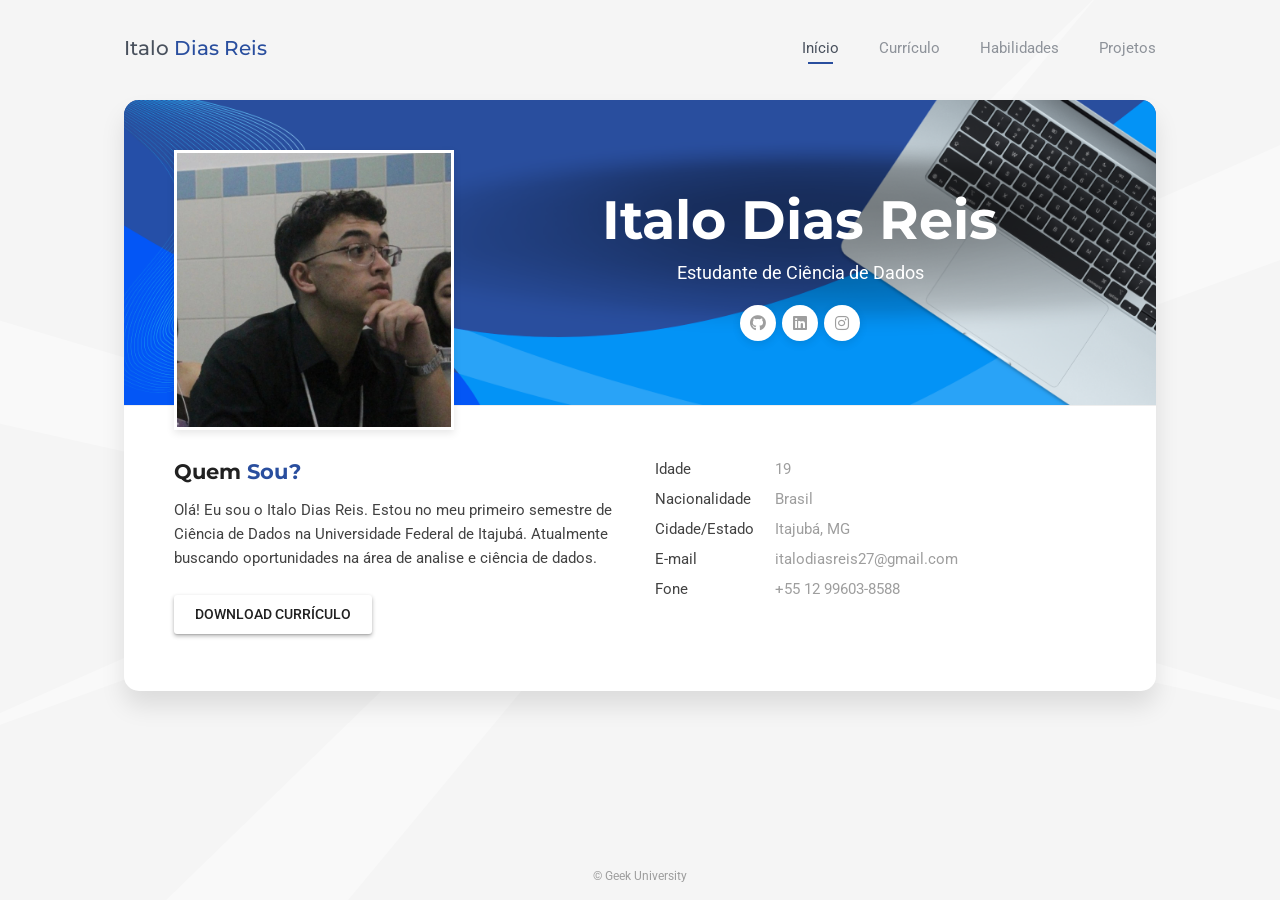
==== index.html @ d445a6d5 "Criação da nova secão na aba projetos (aba email)" ====
<!DOCTYPE html>
<html lang="pt-br" class="no-js">
  <head>
    <meta charset="UTF-8" />
    <meta http-equiv="X-UA-Compatible" content="IE=edge"> 
    <title>Italo Dias Reis</title>
    <meta name="viewport" content="width=device-width, initial-scale=1, maximum-scale=1" />
    <meta name="description" content="Curriculum vitae Italo Dias Reis" />
    <meta name="keywords" content="curriculo, vitae, geek, university, git, github" />
    <link rel="shortcut icon" href="favicon.ico">

    <link rel="stylesheet" href="css/bootstrap.min.css" type="text/css">
    <link rel="stylesheet" href="css/normalize.css" type="text/css">
    <link rel="stylesheet" href="css/animate.css" type="text/css">
    <link rel="stylesheet" href="css/transition-animations.css" type="text/css">
    <link rel="stylesheet" href="css/owl.carousel.css" type="text/css">
    <link rel="stylesheet" href="css/magnific-popup.css" type="text/css">
    <link rel="stylesheet" href="css/main-green.css" type="text/css">
    <link rel="stylesheet" href="https://cdnjs.cloudflare.com/ajax/libs/font-awesome/6.5.1/css/all.min.css">
    <script src="js/jquery-2.1.3.min.js"></script>
    <script src="js/modernizr.custom.js"></script>
  </head>

  <body class="material-template">
    <!-- Loading animation -->
    <div class="preloader">
      <div class="preloader-animation">
        <div class="preloader-spinner">
        </div>
      </div>
    </div>
    <!-- /Loading animation -->

    <div id="page" class="page">
      <!-- Header -->
      <header id="site_header" class="header mobile-menu-hide">
        <div class="header-content">
          <div class="site-title-block mobile-hidden">
            <a href="index.html#home"><div class="site-title">Italo <span>Dias Reis</span></div></a>
          </div>

          <!-- Navigation -->
          <div class="site-nav">
            <!-- Main menu -->
            <ul id="nav" class="site-main-menu">
              <li>
                <a class="pt-trigger" href="index.html#home">Início</a>
              </li>
              <li>
                <a class="pt-trigger" href="index.html#resume">Currículo</a>
              </li>
              <li>
                <a class="pt-trigger" href="index.html#services">Habilidades</a>
              </li>
              <li>
                <a class="pt-trigger" href="index.html#projetos">Projetos</a>
              </li>
            </ul>
            <!-- /Main menu -->
          </div>
          <!-- Navigation -->
        </div>
      </header>
      <!-- /Header -->

      <!-- Mobile Header -->
      <div class="mobile-header mobile-visible">
        <div class="mobile-logo-container">
          <div class="mobile-site-title">Italo Dias Reis</div>
        </div>

        <a class="menu-toggle mobile-visible">
          <i class="fa fa-bars"></i>
        </a>
      </div>
      <!-- /Mobile Header -->

      <!-- Main Content -->
      <div id="main" class="site-main">
        <!-- Page changer wrapper -->
        <div class="pt-wrapper">
          <!-- Subpages -->
          <div class="subpages">

            <!-- Home Subpage -->
            <section class="pt-page" data-id="home">
              <div class="section-inner start-page-content">
                <div class="page-header">
                  <div class="row">
                    <div class="col-sm-4 col-md-4 col-lg-4">
                      <div class="photo">
                        <img src="images/eu.jpeg" alt="Italo Dias Reis">
                      </div>
                    </div>

                    <div class="col-sm-8 col-md-8 col-lg-8">
                      <div class="title-block">
                        <h1>Italo Dias Reis</h1>
                        <div class="owl-carousel text-rotation">                                    
                          <div class="item">
                            <div class="sp-subtitle">Estudante de Ciência de Dados</div>
                          </div>
                          <div class="item">
                            <div class="sp-subtitle">Universidade Federal de Itajubá</div>
                          </div>
                        </div>
                      </div>

                      <div class="social-links">
                        <a href="https://github.com/Italo27-py" target="_blank">
                         <i class="fab fa-github"></i>
                        </a>

                        <a href="https://www.linkedin.com/in/italo-dias-reis-8693a5380/" target="_blank">
                         <i class="fab fa-linkedin"></i>
                        </a>

                        <a href="https://www.instagram.com/italo_dreis/" target="_blank">
                         <i class="fab fa-instagram"></i>
                        </a>
                      </div>
                    </div>
                  </div>
                </div>

                <div class="page-content">
                  <div class="row">

                    <div class="col-sm-6 col-md-6 col-lg-6">
                      <div class="about-me">
                        <div class="block-title">
                          <h3>Quem <span>Sou?</span></h3>
                        </div>
                        <p>Olá! Eu sou o Italo Dias Reis. Estou no meu primeiro semestre de Ciência de Dados na Universidade Federal de Itajubá.
                          Atualmente buscando oportunidades na área de analise e ciência de dados.
                        </p>
                      </div>
                      <div class="download-resume">
                        <a href="cv/Currículo Profissional.pdf" class="btn btn-secondary" target="_blank">Download Currículo</a>
                      </div>
                    </div>

                    <div class="col-sm-6 col-md-6 col-lg-6">
                      <ul class="info-list">
                        <li><span class="title">Idade</span><span class="value">19</span></li>
                        <li><span class="title">Nacionalidade</span><span class="value">Brasil</span></li>
                        <li><span class="title">Cidade/Estado</span><span class="value">Itajubá, MG</span></li>
                        <li><span class="title">E-mail</span><span class="value">italodiasreis27@gmail.com</span></li>
                        <li><span class="title">Fone</span><span class="value">+55 12 99603-8588</span></li>
                      </ul>
                    </div>

                  </div>
                </div>
              </div>
            </section>
            <!-- End of Home Subpage -->

            <!-- Resume Subpage -->
            <section class="pt-page" data-id="resume">
              <div class="section-inner custom-page-content">
                <div class="page-header color-1">
                  <h2>Currículo</h2>
                </div>
                <div class="page-content">

                  <div class="row">
                    <div class="col-sm-6 col-md-6 col-lg-6">
                      <div class="block">
                        <div class="block-title">
                          <h3>Educação</h3>
                        </div>

                        <div class="timeline">
                          <!-- Education 1 -->
                          <div class="timeline-item">
                            <h4 class="item-title">Ciência de Dados</h4>
                            <span class="item-period">2026 - Atual</span>
                            <span class="item-small">UNIFEI</span>
                            <p class="item-description">Graduação voltada para programação, análise de dados e machine learning.</p>
                          </div>
                          <!-- / Education 1 -->

                          <!-- Education 2 -->
                          <div class="timeline-item">
                            <h4 class="item-title">Danki Code</h4>
                            <span class="item-period">2021 (80 horas)</span>
                            <span class="item-small">Danki Code</span>
                            <p class="item-description">Curso especializado em programação e desenvolvimento de jogos.</p>
                          </div>
                          <!-- / Education 2 -->

                          <!-- Education 3 -->
                          <div class="timeline-item">
                            <h4 class="item-title">Udemy</h4>
                            <span class="item-period">2026</span>
                            <span class="item-small">Udemy</span>
                            <p class="item-description">Curso especializado em aprendizado de Git e GitHub.</p>
                          </div>
                          <!-- / Education 3 -->
                        </div>
                      </div>
                    </div>

                    <div class="col-sm-6 col-md-6 col-lg-6">
                      <div class="block">
                        <div class="block-title">
                          <h3>Desenvolvimento profissional</h3>
                        </div>

                        <div class="timeline">
                          <!-- Experience 1 -->
                          <div class="timeline-item">
                            <h4 class="item-title">Trainee</h4>
                            <span class="item-period">2026 - Atual</span>
                            <span class="item-small">Asimov Jr.</span>
                            <p class="item-description">Atuação na área de projetos da Asimov Jr, desenvolvendo habilidades em Ciência de Dados, tecnologia e programação.</p>
                          </div>
                          <!-- / Experience 1 -->

                          <!-- Experience 2 -->
                          <div class="timeline-item">
                            <h4 class="item-title">Chefe da Edição de video</h4>
                            <span class="item-period">2022 - 2025</span>
                            <span class="item-small">Rugido Podcast</span>
                            <p class="item-description">Primeiro podcast de estudantes para estudantes. Projeto estudantil voltado a informar jovens no Brasil todo.</p>
                          </div>
                          <!-- / Experience 2 -->

                          
                        </div>
                      </div>
                    </div>
                  </div>

                  <div class="row">
                    <div class="col-sm-6 col-md-6 col-lg-6">
                      <div class="block">
                        <div class="block-title">
                          <h3>Tech <span>Skills</span></h3>
                        </div>

                        <div class="skills-info">
                          <h4>Edição de video</h4>                               
                          <div class="skill-container">
                            <div class="skill-percentage skill-1"></div>
                          </div>

                          <h4>Git/GitHub</h4>
                          <div class="skill-container">
                            <div class="skill-percentage skill-2"></div>
                          </div>

                          <h4>MiniTab</h4>
                          <div class="skill-container">
                            <div class="skill-percentage skill-3"></div>
                          </div> 
                        </div>

                      </div>
                    </div>

                    <div class="col-sm-6 col-md-6 col-lg-6">
                      <div class="block">
                        <div class="block-title">
                          <h3>Coding <span>Skills</span></h3>
                        </div>

                        <div class="skills-info">
                          <h4>Python</h4>                               
                          <div class="skill-container">
                            <div class="skill-percentage skill-4"></div>
                          </div>

                          <h4>SQL</h4>
                          <div class="skill-container">
                            <div class="skill-percentage skill-5"></div>
                          </div>
                        </div>
                        
                      </div>
                    </div>
                  </div>

                  <!-- Download Resume Button -->
                  <div class="row">
                    <div class="col-sm-12 col-md-12 col-lg-12">
                      <div class="block">
                        <div class="center download-resume">
                          <a href="cv/resume.pdf" class="btn btn-secondary" target="_blank">Download Currículo</a>
                        </div>
                      </div>
                    </div>
                  </div>
                  <!-- End of Download Resume Button -->

                </div>
              </div>
            </section>
            <!-- End of Resume Subpage -->


            <!-- Services Subpage -->
            <section class="pt-page" data-id="services">
              <div class="section-inner custom-page-content">
                <div class="page-header color-1">
                  <h2>Habilidades</h2>
                </div>
                <div class="page-content">
                  <!-- My Services -->
                  <div class="row">
                    <div class="col-sm-12 col-md-12">
                      <div class="block-title">
                        <h3>Minhas principais <span>habilidades</span></h3>
                      </div>
                    </div>

                    <div class="col-sm-6 col-md-3">
                      <div class="service-block"> 
                        <div class="service-info">
                          <!--<i class="service-icon fa fa-shopping-cart"></i>-->
                          <div class="service-image">
                            <img src="images/service/python_icon.png" alt="Responsive Design" class="mCS_img_loaded">
                          </div>
                          <h4>Python</h4>
                          <p>Desenvolvimento de scripts, automações e projetos voltados para tecnologia e análise de dados.</p>
                        </div>
                      </div>
                    </div>

                    <div class="col-sm-6 col-md-3">
                      <div class="service-block"> 
                        <div class="service-info">
                          <div class="service-image">
                            <img src="images/service/edição.png" alt="Photography" class="mCS_img_loaded">
                          </div>
                          <h4>Edição de Vídeo</h4>
                          <p>Experiência na criação e edição de conteúdos digitais para plataformas online e redes sociais.</p>
                        </div>
                    </div>
                    </div>

                    <div class="col-sm-6 col-md-3">
                      <div class="service-block"> 
                        <div class="service-info">
                          <div class="service-image">
                            <img src="images/service/problem.png" alt="Creativity" class="mCS_img_loaded">
                          </div>
                          <h4>Resolução de Problemas</h4>
                          <p>Capacidade de analisar situações, identificar soluções eficientes e aprender de forma autônoma.</p>
                        </div>
                      </div>
                    </div>

                    <div class="col-sm-6 col-md-3">
                      <div class="service-block"> 
                        <div class="service-info">
                          <div class="service-image">
                            <img src="images/service/comunication.png" alt="Advetising" class="mCS_img_loaded">
                          </div>
                          <h4>Comunicação</h4>
                          <p>Capacidade de se comunicar de forma clara e eficaz, principalmente em ambientes colaborativos.</p>
                        </div>
                      </div>
                    </div>
                  </div>
                  <!-- End of My Services -->

                  <!-- Ferramentas -->
                  <div class="row">
                    <div class="col-sm-12 col-md-12">
                      <div class="block-title">
                        <h3>Ferramentas</h3>
                      </div>

                      <div class="col-sm-4 col-md-2 subpage-block">
                        <div class="client-block">
                          <a><img src="images/clients/Pycharm.png" alt="image" class="mCS_img_loaded"></a>
                        </div>
                      </div>

                      <div class="col-sm-4 col-md-2 subpage-block">
                        <div class="client-block">
                          <a><img src="images/clients/vs code.png" alt="image" class="mCS_img_loaded"></a>
                        </div>
                      </div>

                      <div class="col-sm-4 col-md-2 subpage-block">
                        <div class="client-block">
                          <a><img src="images/clients/davinci resolve.png" alt="image" class="mCS_img_loaded"></a>
                        </div>
                      </div>

                      <div class="col-sm-4 col-md-2 subpage-block">
                        <div class="client-block">
                          <a><img src="images/clients/git.png" alt="image" class="mCS_img_loaded"></a>
                        </div>
                      </div>

                      <div class="col-sm-4 col-md-2 subpage-block">
                        <div class="client-block">
                          <a><img src="images/clients/excel.png" alt="image" class="mCS_img_loaded"></a>
                        </div>
                      </div>

                      <div class="col-sm-4 col-md-2 subpage-block">
                        <div class="client-block">
                          <a><img src="images/clients/minitab.png" alt="image" class="mCS_img_loaded"></a>
                        </div>
                      </div>

                    </div>
                  </div>
                </section>                
                  <!-- End of Clients -->

            <!-- Projetos Subpage -->
<section class="pt-page" data-id="projetos">

  <div class="section-inner custom-page-content">

    <div class="page-header color-1">
      <h2>Projetos</h2>
    </div>

    <div class="page-content">

      <div class="block-title">
        <h3>Meus principais <span>projetos</span></h3>
      </div>

      <!-- Projeto Grid -->
      <div class="projeto-grid">

        <!-- Projeto 1 -->
        <figure class="item">
          <a href="https://www.instagram.com/rugidopodcast/" target="_blank">

            <h5 class="projeto-nome">Rugido</h5>

            <img src="images/Projetos/Rugido podcast.png" alt="Rugido Produções">

            <div class="projeto-overlay">
              <small>Podcast estudantil</small>
              <i class="fa fa-microphone"></i>
            </div>

          </a>
        </figure>

        <!-- Projeto 2 -->
        <figure class="item">
  <a href="#" onclick="abrirModalUnifei(); return false;">

    <h5 class="projeto-nome">UNIFEI</h5>

    <img src="images/Projetos/UNIFEI.png" alt="UNIFEI">

    <div class="projeto-overlay">
      <small>Contato acadêmico</small>
      <i class="fa fa-university"></i>
    </div>

  </a>
</figure>

        <!-- Projeto 3 -->
        <figure class="item">
          <a href="https://www.instagram.com/asimovjr/" target="_blank">

            <h5 class="projeto-nome">ASIMOV JR</h5>

            <img src="images/Projetos/asimovjr_logo.jpg" alt="ASIMOV JR">
            <div class="projeto-overlay">
              <small>Empresa júnior</small>
              <i class="fa fa-code"></i>
            </div>

          </a>
        </figure>

      </div>
      <!-- /Projeto Grid -->

    </div>

  </div>

</section>
<!-- /Projetos Subpage -->

          </div>
        </div>
        <!-- /Page changer wrapper -->
      </div>
      <!-- /Main Content -->
    </div>
    <footer>
      <div class="copyrights">&copy; Geek University</div>
    </footer>
    <script type="text/javascript" src="js/bootstrap.min.js"></script>
    <script type="text/javascript" src="js/pages-switcher.js"></script>
    <script type="text/javascript" src="js/imagesloaded.pkgd.min.js"></script>
    <script type="text/javascript" src="js/validator.js"></script>
    <script type="text/javascript" src="js/jquery.shuffle.min.js"></script>
    <script type="text/javascript" src="js/masonry.pkgd.min.js"></script>
    <script type="text/javascript" src="js/owl.carousel.min.js"></script>
    <script type="text/javascript" src="js/jquery.magnific-popup.min.js"></script>
    <script type="text/javascript" src="js/jquery.hoverdir.js"></script>
    <script type="text/javascript" src="js/jquery.googlemap.js"></script>
    <script type="text/javascript" src="js/main.js"></script>
  </body>
</html>
---- css/transition-animations.css ----
/* animation sets */

/* move from / to  */

.pt-page-moveToLeft {
	-webkit-animation: moveToLeft .6s ease both;
	animation: moveToLeft .6s ease both;
}

.pt-page-moveFromLeft {
	-webkit-animation: moveFromLeft .6s ease both;
	animation: moveFromLeft .6s ease both;
}

.pt-page-moveToRight {
	-webkit-animation: moveToRight .6s ease both;
	animation: moveToRight .6s ease both;
}

.pt-page-moveFromRight {
	-webkit-animation: moveFromRight .6s ease both;
	animation: moveFromRight .6s ease both;
}

.pt-page-moveToTop {
	-webkit-animation: moveToTop .6s ease both;
	animation: moveToTop .6s ease both;
}

.pt-page-moveFromTop {
	-webkit-animation: moveFromTop .6s ease both;
	animation: moveFromTop .6s ease both;
}

.pt-page-moveToBottom {
	-webkit-animation: moveToBottom .6s ease both;
	animation: moveToBottom .6s ease both;
}

.pt-page-moveFromBottom {
	-webkit-animation: moveFromBottom .6s ease both;
	animation: moveFromBottom .6s ease both;
}

/* fade */

.pt-page-fade {
	-webkit-animation: fade .7s ease both;
	animation: fade .7s ease both;
}

/* move from / to and fade */

.pt-page-moveToLeftFade {
	-webkit-animation: moveToLeftFade .7s ease both;
	animation: moveToLeftFade .7s ease both;
}

.pt-page-moveFromLeftFade {
	-webkit-animation: moveFromLeftFade .7s ease both;
	animation: moveFromLeftFade .7s ease both;
}

.pt-page-moveToRightFade {
	-webkit-animation: moveToRightFade .7s ease both;
	animation: moveToRightFade .7s ease both;
}

.pt-page-moveFromRightFade {
	-webkit-animation: moveFromRightFade .7s ease both;
	animation: moveFromRightFade .7s ease both;
}

.pt-page-moveToTopFade {
	-webkit-animation: moveToTopFade .7s ease both;
	animation: moveToTopFade .7s ease both;
}

.pt-page-moveFromTopFade {
	-webkit-animation: moveFromTopFade .7s ease both;
	animation: moveFromTopFade .7s ease both;
}

.pt-page-moveToBottomFade {
	-webkit-animation: moveToBottomFade .7s ease both;
	animation: moveToBottomFade .7s ease both;
}

.pt-page-moveFromBottomFade {
	-webkit-animation: moveFromBottomFade .7s ease both;
	animation: moveFromBottomFade .7s ease both;
}

/* move to with different easing */

.pt-page-moveToLeftEasing {
	-webkit-animation: moveToLeft .7s ease-in-out both;
	animation: moveToLeft .7s ease-in-out both;
}
.pt-page-moveToRightEasing {
	-webkit-animation: moveToRight .7s ease-in-out both;
	animation: moveToRight .7s ease-in-out both;
}
.pt-page-moveToTopEasing {
	-webkit-animation: moveToTop .7s ease-in-out both;
	animation: moveToTop .7s ease-in-out both;
}
.pt-page-moveToBottomEasing {
	-webkit-animation: moveToBottom .7s ease-in-out both;
	animation: moveToBottom .7s ease-in-out both;
}

/********************************* keyframes **************************************/

/* move from / to  */

@-webkit-keyframes moveToLeft {
	from { }
	to { -webkit-transform: translateX(-100%); }
}
@keyframes moveToLeft {
	from { }
	to { -webkit-transform: translateX(-100%); transform: translateX(-100%); }
}

@-webkit-keyframes moveFromLeft {
	from { -webkit-transform: translateX(-100%); }
}
@keyframes moveFromLeft {
	from { -webkit-transform: translateX(-100%); transform: translateX(-100%); }
}

@-webkit-keyframes moveToRight { 
	from { }
	to { -webkit-transform: translateX(100%); }
}
@keyframes moveToRight { 
	from { }
	to { -webkit-transform: translateX(100%); transform: translateX(100%); }
}

@-webkit-keyframes moveFromRight {
	from { -webkit-transform: translateX(100%); }
}
@keyframes moveFromRight {
	from { -webkit-transform: translateX(100%); transform: translateX(100%); }
}

@-webkit-keyframes moveToTop {
	from { }
	to { -webkit-transform: translateY(-100%); }
}
@keyframes moveToTop {
	from { }
	to { -webkit-transform: translateY(-100%); transform: translateY(-100%); }
}

@-webkit-keyframes moveFromTop {
	from { -webkit-transform: translateY(-100%); }
}
@keyframes moveFromTop {
	from { -webkit-transform: translateY(-100%); transform: translateY(-100%); }
}

@-webkit-keyframes moveToBottom {
	from { }
	to { -webkit-transform: translateY(100%); }
}
@keyframes moveToBottom {
	from { }
	to { -webkit-transform: translateY(100%); transform: translateY(100%); }
}

@-webkit-keyframes moveFromBottom {
	from { -webkit-transform: translateY(100%); }
}
@keyframes moveFromBottom {
	from { -webkit-transform: translateY(100%); transform: translateY(100%); }
}

/* fade */

@-webkit-keyframes fade {
	from { }
	to { opacity: 0.3; }
}
@keyframes fade {
	from { }
	to { opacity: 0.3; }
}

/* move from / to and fade */

@-webkit-keyframes moveToLeftFade {
	from { }
	to { opacity: 0.3; -webkit-transform: translateX(-100%); }
}
@keyframes moveToLeftFade {
	from { }
	to { opacity: 0.3; -webkit-transform: translateX(-100%); transform: translateX(-100%); }
}

@-webkit-keyframes moveFromLeftFade {
	from { opacity: 0.3; -webkit-transform: translateX(-100%); }
}
@keyframes moveFromLeftFade {
	from { opacity: 0.3; -webkit-transform: translateX(-100%); transform: translateX(-100%); }
}

@-webkit-keyframes moveToRightFade {
	from { }
	to { opacity: 0.3; -webkit-transform: translateX(100%); }
}
@keyframes moveToRightFade {
	from { }
	to { opacity: 0.3; -webkit-transform: translateX(100%); transform: translateX(100%); }
}

@-webkit-keyframes moveFromRightFade {
	from { opacity: 0.3; -webkit-transform: translateX(100%); }
}
@keyframes moveFromRightFade {
	from { opacity: 0.3; -webkit-transform: translateX(100%); transform: translateX(100%); }
}

@-webkit-keyframes moveToTopFade {
	from { }
	to { opacity: 0.3; -webkit-transform: translateY(-100%); }
}
@keyframes moveToTopFade {
	from { }
	to { opacity: 0.3; -webkit-transform: translateY(-100%); transform: translateY(-100%); }
}

@-webkit-keyframes moveFromTopFade {
	from { opacity: 0.3; -webkit-transform: translateY(-100%); }
}
@keyframes moveFromTopFade {
	from { opacity: 0.3; -webkit-transform: translateY(-100%); transform: translateY(-100%); }
}

@-webkit-keyframes moveToBottomFade {
	from { }
	to { opacity: 0.3; -webkit-transform: translateY(100%); }
}
@keyframes moveToBottomFade {
	from { }
	to { opacity: 0.3; -webkit-transform: translateY(100%); transform: translateY(100%); }
}

@-webkit-keyframes moveFromBottomFade {
	from { opacity: 0.3; -webkit-transform: translateY(100%); }
}
@keyframes moveFromBottomFade {
	from { opacity: 0.3; -webkit-transform: translateY(100%); transform: translateY(100%); }
}

/* scale and fade */

.pt-page-scaleDown {
	-webkit-animation: scaleDown .7s ease both;
	animation: scaleDown .7s ease both;
}

.pt-page-scaleUp {
	-webkit-animation: scaleUp .7s ease both;
	animation: scaleUp .7s ease both;
}

.pt-page-scaleUpDown {
	-webkit-animation: scaleUpDown .5s ease both;
	animation: scaleUpDown .5s ease both;
}

.pt-page-scaleDownUp {
	-webkit-animation: scaleDownUp .5s ease both;
	animation: scaleDownUp .5s ease both;
}

.pt-page-scaleDownCenter {
	-webkit-animation: scaleDownCenter .4s ease-in both;
	animation: scaleDownCenter .4s ease-in both;
}

.pt-page-scaleUpCenter {
	-webkit-animation: scaleUpCenter .4s ease-out both;
	animation: scaleUpCenter .4s ease-out both;
}

/********************************* keyframes **************************************/

/* scale and fade */

@-webkit-keyframes scaleDown {
	from { }
	to { opacity: 0; -webkit-transform: scale(.8); }
}
@keyframes scaleDown {
	from { }
	to { opacity: 0; -webkit-transform: scale(.8); transform: scale(.8); }
}

@-webkit-keyframes scaleUp {
	from { opacity: 0; -webkit-transform: scale(.8); }
}
@keyframes scaleUp {
	from { opacity: 0; -webkit-transform: scale(.8); transform: scale(.8); }
}

@-webkit-keyframes scaleUpDown {
	from { opacity: 0; -webkit-transform: scale(1.2); }
}
@keyframes scaleUpDown {
	from { opacity: 0; -webkit-transform: scale(1.2); transform: scale(1.2); }
}

@-webkit-keyframes scaleDownUp {
	from { }
	to { opacity: 0; -webkit-transform: scale(1.2); }
}
@keyframes scaleDownUp {
	from { }
	to { opacity: 0; -webkit-transform: scale(1.2); transform: scale(1.2); }
}

@-webkit-keyframes scaleDownCenter {
	from { }
	to { opacity: 0; -webkit-transform: scale(.7); }
}
@keyframes scaleDownCenter {
	from { }
	to { opacity: 0; -webkit-transform: scale(.7); transform: scale(.7); }
}

@-webkit-keyframes scaleUpCenter {
	from { opacity: 0; -webkit-transform: scale(.7); }
}
@keyframes scaleUpCenter {
	from { opacity: 0; -webkit-transform: scale(.7); transform: scale(.7); }
}

/* rotate sides first and scale */

.pt-page-rotateRightSideFirst {
	-webkit-transform-origin: 0% 50%;
	transform-origin: 0% 50%;
	-webkit-animation: rotateRightSideFirst .8s both ease-in;
	animation: rotateRightSideFirst .8s both ease-in;
}
.pt-page-rotateLeftSideFirst {
	-webkit-transform-origin: 100% 50%;
	transform-origin: 100% 50%;
	-webkit-animation: rotateLeftSideFirst .8s both ease-in;
	animation: rotateLeftSideFirst .8s both ease-in;
}
.pt-page-rotateTopSideFirst {
	-webkit-transform-origin: 50% 100%;
	transform-origin: 50% 100%;
	-webkit-animation: rotateTopSideFirst .8s both ease-in;
	animation: rotateTopSideFirst .8s both ease-in;
}
.pt-page-rotateBottomSideFirst {
	-webkit-transform-origin: 50% 0%;
	transform-origin: 50% 0%;
	-webkit-animation: rotateBottomSideFirst .8s both ease-in;
	animation: rotateBottomSideFirst .8s both ease-in;
}

/* flip */

.pt-page-flipOutRight {
	-webkit-transform-origin: 50% 50%;
	transform-origin: 50% 50%;
	-webkit-animation: flipOutRight .5s both ease-in;
	animation: flipOutRight .5s both ease-in;
}
.pt-page-flipInLeft {
	-webkit-transform-origin: 50% 50%;
	transform-origin: 50% 50%;
	-webkit-animation: flipInLeft .5s both ease-out;
	animation: flipInLeft .5s both ease-out;
}
.pt-page-flipOutLeft {
	-webkit-transform-origin: 50% 50%;
	transform-origin: 50% 50%;
	-webkit-animation: flipOutLeft .5s both ease-in;
	animation: flipOutLeft .5s both ease-in;
}
.pt-page-flipInRight {
	-webkit-transform-origin: 50% 50%;
	transform-origin: 50% 50%;
	-webkit-animation: flipInRight .5s both ease-out;
	animation: flipInRight .5s both ease-out;
}
.pt-page-flipOutTop {
	-webkit-transform-origin: 50% 50%;
	transform-origin: 50% 50%;
	-webkit-animation: flipOutTop .5s both ease-in;
	animation: flipOutTop .5s both ease-in;
}
.pt-page-flipInBottom {
	-webkit-transform-origin: 50% 50%;
	transform-origin: 50% 50%;
	-webkit-animation: flipInBottom .5s both ease-out;
	animation: flipInBottom .5s both ease-out;
}
.pt-page-flipOutBottom {
	-webkit-transform-origin: 50% 50%;
	transform-origin: 50% 50%;
	-webkit-animation: flipOutBottom .5s both ease-in;
	animation: flipOutBottom .5s both ease-in;
}
.pt-page-flipInTop {
	-webkit-transform-origin: 50% 50%;
	transform-origin: 50% 50%;
	-webkit-animation: flipInTop .5s both ease-out;
	animation: flipInTop .5s both ease-out;
}

/* rotate fall */

.pt-page-rotateFall {
	-webkit-transform-origin: 0% 0%;
	transform-origin: 0% 0%;
	-webkit-animation: rotateFall 1s both ease-in;
	animation: rotateFall 1s both ease-in;
}

/* rotate newspaper */
.pt-page-rotateOutNewspaper {
	-webkit-transform-origin: 50% 50%;
	transform-origin: 50% 50%;
	-webkit-animation: rotateOutNewspaper .5s both ease-in;
	animation: rotateOutNewspaper .5s both ease-in;
}
.pt-page-rotateInNewspaper {
	-webkit-transform-origin: 50% 50%;
	transform-origin: 50% 50%;
	-webkit-animation: rotateInNewspaper .5s both ease-out;
	animation: rotateInNewspaper .5s both ease-out;
}

/* push */
.pt-page-rotatePushLeft {
	-webkit-transform-origin: 0% 50%;
	transform-origin: 0% 50%;
	-webkit-animation: rotatePushLeft .8s both ease;
	animation: rotatePushLeft .8s both ease;
}
.pt-page-rotatePushRight {
	-webkit-transform-origin: 100% 50%;
	transform-origin: 100% 50%;
	-webkit-animation: rotatePushRight .8s both ease;
	animation: rotatePushRight .8s both ease;
}
.pt-page-rotatePushTop {
	-webkit-transform-origin: 50% 0%;
	transform-origin: 50% 0%;
	-webkit-animation: rotatePushTop .8s both ease;
	animation: rotatePushTop .8s both ease;
}
.pt-page-rotatePushBottom {
	-webkit-transform-origin: 50% 100%;
	transform-origin: 50% 100%;
	-webkit-animation: rotatePushBottom .8s both ease;
	animation: rotatePushBottom .8s both ease;
}

/* pull */
.pt-page-rotatePullRight {
	-webkit-transform-origin: 100% 50%;
	transform-origin: 100% 50%;
	-webkit-animation: rotatePullRight .5s both ease;
	animation: rotatePullRight .5s both ease;
}
.pt-page-rotatePullLeft {
	-webkit-transform-origin: 0% 50%;
	transform-origin: 0% 50%;
	-webkit-animation: rotatePullLeft .5s both ease;
	animation: rotatePullLeft .5s both ease;
}
.pt-page-rotatePullTop {
	-webkit-transform-origin: 50% 0%;
	transform-origin: 50% 0%;
	-webkit-animation: rotatePullTop .5s both ease;
	animation: rotatePullTop .5s both ease;
}
.pt-page-rotatePullBottom {
	-webkit-transform-origin: 50% 100%;
	transform-origin: 50% 100%;
	-webkit-animation: rotatePullBottom .5s both ease;
	animation: rotatePullBottom .5s both ease;
}

/* fold */
.pt-page-rotateFoldRight {
	-webkit-transform-origin: 0% 50%;
	transform-origin: 0% 50%;
	-webkit-animation: rotateFoldRight .7s both ease;
	animation: rotateFoldRight .7s both ease;
}
.pt-page-rotateFoldLeft {
	-webkit-transform-origin: 100% 50%;
	transform-origin: 100% 50%;
	-webkit-animation: rotateFoldLeft .7s both ease;
	animation: rotateFoldLeft .7s both ease;
}
.pt-page-rotateFoldTop {
	-webkit-transform-origin: 50% 100%;
	transform-origin: 50% 100%;
	-webkit-animation: rotateFoldTop .7s both ease;
	animation: rotateFoldTop .7s both ease;
}
.pt-page-rotateFoldBottom {
	-webkit-transform-origin: 50% 0%;
	transform-origin: 50% 0%;
	-webkit-animation: rotateFoldBottom .7s both ease;
	animation: rotateFoldBottom .7s both ease;
}

/* unfold */
.pt-page-rotateUnfoldLeft {
	-webkit-transform-origin: 100% 50%;
	transform-origin: 100% 50%;
	-webkit-animation: rotateUnfoldLeft .7s both ease;
	animation: rotateUnfoldLeft .7s both ease;
}
.pt-page-rotateUnfoldRight {
	-webkit-transform-origin: 0% 50%;
	transform-origin: 0% 50%;
	-webkit-animation: rotateUnfoldRight .7s both ease;
	animation: rotateUnfoldRight .7s both ease;
}
.pt-page-rotateUnfoldTop {
	-webkit-transform-origin: 50% 100%;
	transform-origin: 50% 100%;
	-webkit-animation: rotateUnfoldTop .7s both ease;
	animation: rotateUnfoldTop .7s both ease;
}
.pt-page-rotateUnfoldBottom {
	-webkit-transform-origin: 50% 0%;
	transform-origin: 50% 0%;
	-webkit-animation: rotateUnfoldBottom .7s both ease;
	animation: rotateUnfoldBottom .7s both ease;
}

/* room walls */
.pt-page-rotateRoomLeftOut {
	-webkit-transform-origin: 100% 50%;
	transform-origin: 100% 50%;
	-webkit-animation: rotateRoomLeftOut .8s both ease;
	animation: rotateRoomLeftOut .8s both ease;
}
.pt-page-rotateRoomLeftIn {
	-webkit-transform-origin: 0% 50%;
	transform-origin: 0% 50%;
	-webkit-animation: rotateRoomLeftIn .8s both ease;
	animation: rotateRoomLeftIn .8s both ease;
}
.pt-page-rotateRoomRightOut {
	-webkit-transform-origin: 0% 50%;
	transform-origin: 0% 50%;
	-webkit-animation: rotateRoomRightOut .8s both ease;
	animation: rotateRoomRightOut .8s both ease;
}
.pt-page-rotateRoomRightIn {
	-webkit-transform-origin: 100% 50%;
	transform-origin: 100% 50%;
	-webkit-animation: rotateRoomRightIn .8s both ease;
	animation: rotateRoomRightIn .8s both ease;
}
.pt-page-rotateRoomTopOut {
	-webkit-transform-origin: 50% 100%;
	transform-origin: 50% 100%;
	-webkit-animation: rotateRoomTopOut .8s both ease;
	animation: rotateRoomTopOut .8s both ease;
}
.pt-page-rotateRoomTopIn {
	-webkit-transform-origin: 50% 0%;
	transform-origin: 50% 0%;
	-webkit-animation: rotateRoomTopIn .8s both ease;
	animation: rotateRoomTopIn .8s both ease;
}
.pt-page-rotateRoomBottomOut {
	-webkit-transform-origin: 50% 0%;
	transform-origin: 50% 0%;
	-webkit-animation: rotateRoomBottomOut .8s both ease;
	animation: rotateRoomBottomOut .8s both ease;
}
.pt-page-rotateRoomBottomIn {
	-webkit-transform-origin: 50% 100%;
	transform-origin: 50% 100%;
	-webkit-animation: rotateRoomBottomIn .8s both ease;
	animation: rotateRoomBottomIn .8s both ease;
}

/* cube */
.pt-page-rotateCubeLeftOut {
	-webkit-transform-origin: 100% 50%;
	transform-origin: 100% 50%;
	-webkit-animation: rotateCubeLeftOut .6s both ease-in;
	animation: rotateCubeLeftOut .6s both ease-in;
}
.pt-page-rotateCubeLeftIn {
	-webkit-transform-origin: 0% 50%;
	transform-origin: 0% 50%;
	-webkit-animation: rotateCubeLeftIn .6s both ease-in;
	animation: rotateCubeLeftIn .6s both ease-in;
}
.pt-page-rotateCubeRightOut {
	-webkit-transform-origin: 0% 50%;
	transform-origin: 0% 50%;
	-webkit-animation: rotateCubeRightOut .6s both ease-in;
	animation: rotateCubeRightOut .6s both ease-in;
}
.pt-page-rotateCubeRightIn {
	-webkit-transform-origin: 100% 50%;
	transform-origin: 100% 50%;
	-webkit-animation: rotateCubeRightIn .6s both ease-in;
	animation: rotateCubeRightIn .6s both ease-in;
}
.pt-page-rotateCubeTopOut {
	-webkit-transform-origin: 50% 100%;
	transform-origin: 50% 100%;
	-webkit-animation: rotateCubeTopOut .6s both ease-in;
	animation: rotateCubeTopOut .6s both ease-in;
}
.pt-page-rotateCubeTopIn {
	-webkit-transform-origin: 50% 0%;
	transform-origin: 50% 0%;
	-webkit-animation: rotateCubeTopIn .6s both ease-in;
	animation: rotateCubeTopIn .6s both ease-in;
}
.pt-page-rotateCubeBottomOut {
	-webkit-transform-origin: 50% 0%;
	transform-origin: 50% 0%;
	-webkit-animation: rotateCubeBottomOut .6s both ease-in;
	animation: rotateCubeBottomOut .6s both ease-in;
}
.pt-page-rotateCubeBottomIn {
	-webkit-transform-origin: 50% 100%;
	transform-origin: 50% 100%;
	-webkit-animation: rotateCubeBottomIn .6s both ease-in;
	animation: rotateCubeBottomIn .6s both ease-in;
}

/* carousel */
.pt-page-rotateCarouselLeftOut {
	-webkit-transform-origin: 100% 50%;
	transform-origin: 100% 50%;
	-webkit-animation: rotateCarouselLeftOut .8s both ease;
	animation: rotateCarouselLeftOut .8s both ease;
}
.pt-page-rotateCarouselLeftIn {
	-webkit-transform-origin: 0% 50%;
	transform-origin: 0% 50%;
	-webkit-animation: rotateCarouselLeftIn .8s both ease;
	animation: rotateCarouselLeftIn .8s both ease;
}
.pt-page-rotateCarouselRightOut {
	-webkit-transform-origin: 0% 50%;
	transform-origin: 0% 50%;
	-webkit-animation: rotateCarouselRightOut .8s both ease;
	animation: rotateCarouselRightOut .8s both ease;
}
.pt-page-rotateCarouselRightIn {
	-webkit-transform-origin: 100% 50%;
	transform-origin: 100% 50%;
	-webkit-animation: rotateCarouselRightIn .8s both ease;
	animation: rotateCarouselRightIn .8s both ease;
}
.pt-page-rotateCarouselTopOut {
	-webkit-transform-origin: 50% 100%;
	transform-origin: 50% 100%;
	-webkit-animation: rotateCarouselTopOut .8s both ease;
	animation: rotateCarouselTopOut .8s both ease;
}
.pt-page-rotateCarouselTopIn {
	-webkit-transform-origin: 50% 0%;
	transform-origin: 50% 0%;
	-webkit-animation: rotateCarouselTopIn .8s both ease;
	animation: rotateCarouselTopIn .8s both ease;
}
.pt-page-rotateCarouselBottomOut {
	-webkit-transform-origin: 50% 0%;
	transform-origin: 50% 0%;
	-webkit-animation: rotateCarouselBottomOut .8s both ease;
	animation: rotateCarouselBottomOut .8s both ease;
}
.pt-page-rotateCarouselBottomIn {
	-webkit-transform-origin: 50% 100%;
	transform-origin: 50% 100%;
	-webkit-animation: rotateCarouselBottomIn .8s both ease;
	animation: rotateCarouselBottomIn .8s both ease;
}

/* sides */
.pt-page-rotateSidesOut {
	-webkit-transform-origin: -50% 50%;
	transform-origin: -50% 50%;
	-webkit-animation: rotateSidesOut .5s both ease-in;
	animation: rotateSidesOut .5s both ease-in;
}
.pt-page-rotateSidesIn {
	-webkit-transform-origin: 150% 50%;
	transform-origin: 150% 50%;
	-webkit-animation: rotateSidesIn .5s both ease-out;
	animation: rotateSidesIn .5s both ease-out;
}

/* slide */
.pt-page-rotateSlideOut {
	-webkit-animation: rotateSlideOut 1s both ease;
	animation: rotateSlideOut 1s both ease;
}
.pt-page-rotateSlideIn {
	-webkit-animation: rotateSlideIn 1s both ease;
	animation: rotateSlideIn 1s both ease;
}

/********************************* keyframes **************************************/

/* rotate sides first and scale */

@-webkit-keyframes rotateRightSideFirst {
	0% { }
	40% { -webkit-transform: rotateY(15deg); opacity: .8; -webkit-animation-timing-function: ease-out; }
	100% { -webkit-transform: scale(0.8) translateZ(-200px); opacity:0; }
}
@keyframes rotateRightSideFirst {
	0% { }
	40% { -webkit-transform: rotateY(15deg); transform: rotateY(15deg); opacity: .8; -webkit-animation-timing-function: ease-out; animation-timing-function: ease-out; }
	100% { -webkit-transform: scale(0.8) translateZ(-200px); transform: scale(0.8) translateZ(-200px); opacity:0; }
}

@-webkit-keyframes rotateLeftSideFirst {
	0% { }
	40% { -webkit-transform: rotateY(-15deg); opacity: .8; -webkit-animation-timing-function: ease-out; }
	100% { -webkit-transform: scale(0.8) translateZ(-200px); opacity:0; }
}
@keyframes rotateLeftSideFirst {
	0% { }
	40% { -webkit-transform: rotateY(-15deg); transform: rotateY(-15deg); opacity: .8; -webkit-animation-timing-function: ease-out; animation-timing-function: ease-out; }
	100% { -webkit-transform: scale(0.8) translateZ(-200px); transform: scale(0.8) translateZ(-200px); opacity:0; }
}

@-webkit-keyframes rotateTopSideFirst {
	0% { }
	40% { -webkit-transform: rotateX(15deg); opacity: .8; -webkit-animation-timing-function: ease-out; }
	100% { -webkit-transform: scale(0.8) translateZ(-200px); opacity:0; }
}
@keyframes rotateTopSideFirst {
	0% { }
	40% { -webkit-transform: rotateX(15deg); transform: rotateX(15deg); opacity: .8; -webkit-animation-timing-function: ease-out; animation-timing-function: ease-out; }
	100% { -webkit-transform: scale(0.8) translateZ(-200px); transform: scale(0.8) translateZ(-200px); opacity:0; }
}

@-webkit-keyframes rotateBottomSideFirst {
	0% { }
	40% { -webkit-transform: rotateX(-15deg); opacity: .8; -webkit-animation-timing-function: ease-out; }
	100% { -webkit-transform: scale(0.8) translateZ(-200px); opacity:0; }
}
@keyframes rotateBottomSideFirst {
	0% { }
	40% { -webkit-transform: rotateX(-15deg); transform: rotateX(-15deg); opacity: .8; -webkit-animation-timing-function: ease-out; animation-timing-function: ease-out; }
	100% { -webkit-transform: scale(0.8) translateZ(-200px); transform: scale(0.8) translateZ(-200px); opacity:0; }
}

/* flip */

@-webkit-keyframes flipOutRight {
	from { }
	to { -webkit-transform: translateZ(-1000px) rotateY(90deg); opacity: 0.2; }
}
@keyframes flipOutRight {
	from { }
	to { -webkit-transform: translateZ(-1000px) rotateY(90deg); transform: translateZ(-1000px) rotateY(90deg); opacity: 0.2; }
}

@-webkit-keyframes flipInLeft {
	from { -webkit-transform: translateZ(-1000px) rotateY(-90deg); opacity: 0.2; }
}
@keyframes flipInLeft {
	from { -webkit-transform: translateZ(-1000px) rotateY(-90deg); transform: translateZ(-1000px) rotateY(-90deg); opacity: 0.2; }
}

@-webkit-keyframes flipOutLeft {
	from { }
	to { -webkit-transform: translateZ(-1000px) rotateY(-90deg); opacity: 0.2; }
}
@keyframes flipOutLeft {
	from { }
	to { -webkit-transform: translateZ(-1000px) rotateY(-90deg); transform: translateZ(-1000px) rotateY(-90deg); opacity: 0.2; }
}

@-webkit-keyframes flipInRight {
	from { -webkit-transform: translateZ(-1000px) rotateY(90deg); opacity: 0.2; }
}
@keyframes flipInRight {
	from { -webkit-transform: translateZ(-1000px) rotateY(90deg); transform: translateZ(-1000px) rotateY(90deg); opacity: 0.2; }
}

@-webkit-keyframes flipOutTop {
	from { }
	to { -webkit-transform: translateZ(-1000px) rotateX(90deg); opacity: 0.2; }
}
@keyframes flipOutTop {
	from { }
	to { -webkit-transform: translateZ(-1000px) rotateX(90deg); transform: translateZ(-1000px) rotateX(90deg); opacity: 0.2; }
}

@-webkit-keyframes flipInBottom {
	from { -webkit-transform: translateZ(-1000px) rotateX(-90deg); opacity: 0.2; }
}
@keyframes flipInBottom {
	from { -webkit-transform: translateZ(-1000px) rotateX(-90deg); transform: translateZ(-1000px) rotateX(-90deg); opacity: 0.2; }
}

@-webkit-keyframes flipOutBottom {
	from { }
	to { -webkit-transform: translateZ(-1000px) rotateX(-90deg); opacity: 0.2; }
}
@keyframes flipOutBottom {
	from { }
	to { -webkit-transform: translateZ(-1000px) rotateX(-90deg); transform: translateZ(-1000px) rotateX(-90deg); opacity: 0.2; }
}

@-webkit-keyframes flipInTop {
	from { -webkit-transform: translateZ(-1000px) rotateX(90deg); opacity: 0.2; }
}
@keyframes flipInTop {
	from { -webkit-transform: translateZ(-1000px) rotateX(90deg); transform: translateZ(-1000px) rotateX(90deg); opacity: 0.2; }
}

/* fall */

@-webkit-keyframes rotateFall {
	0% { -webkit-transform: rotateZ(0deg); }
	20% { -webkit-transform: rotateZ(10deg); -webkit-animation-timing-function: ease-out; }
	40% { -webkit-transform: rotateZ(17deg); }
	60% { -webkit-transform: rotateZ(16deg); }
	100% { -webkit-transform: translateY(100%) rotateZ(17deg); }
}
@keyframes rotateFall {
	0% { -webkit-transform: rotateZ(0deg); transform: rotateZ(0deg); }
	20% { -webkit-transform: rotateZ(10deg); transform: rotateZ(10deg); -webkit-animation-timing-function: ease-out; animation-timing-function: ease-out; }
	40% { -webkit-transform: rotateZ(17deg); transform: rotateZ(17deg); }
	60% { -webkit-transform: rotateZ(16deg); transform: rotateZ(16deg); }
	100% { -webkit-transform: translateY(100%) rotateZ(17deg); transform: translateY(100%) rotateZ(17deg); }
}

/* newspaper */

@-webkit-keyframes rotateOutNewspaper {
	from { }
	to { -webkit-transform: translateZ(-3000px) rotateZ(360deg); opacity: 0; }
}
@keyframes rotateOutNewspaper {
	from { }
	to { -webkit-transform: translateZ(-3000px) rotateZ(360deg); transform: translateZ(-3000px) rotateZ(360deg); opacity: 0; }
}

@-webkit-keyframes rotateInNewspaper {
	from { -webkit-transform: translateZ(-3000px) rotateZ(-360deg); opacity: 0; }
}
@keyframes rotateInNewspaper {
	from { -webkit-transform: translateZ(-3000px) rotateZ(-360deg); transform: translateZ(-3000px) rotateZ(-360deg); opacity: 0; }
}

/* push */

@-webkit-keyframes rotatePushLeft {
	from { }
	to { opacity: 0; -webkit-transform: rotateY(90deg); }
}
@keyframes rotatePushLeft {
	from { }
	to { opacity: 0; -webkit-transform: rotateY(90deg); transform: rotateY(90deg); }
}

@-webkit-keyframes rotatePushRight {
	from { }
	to { opacity: 0; -webkit-transform: rotateY(-90deg); }
}
@keyframes rotatePushRight {
	from { }
	to { opacity: 0; -webkit-transform: rotateY(-90deg); transform: rotateY(-90deg); }
}

@-webkit-keyframes rotatePushTop {
	from { }
	to { opacity: 0; -webkit-transform: rotateX(-90deg); }
}
@keyframes rotatePushTop {
	from { }
	to { opacity: 0; -webkit-transform: rotateX(-90deg); transform: rotateX(-90deg); }
}

@-webkit-keyframes rotatePushBottom {
	from { }
	to { opacity: 0; -webkit-transform: rotateX(90deg); }
}
@keyframes rotatePushBottom {
	from { }
	to { opacity: 0; -webkit-transform: rotateX(90deg); transform: rotateX(90deg); }
}

/* pull */

@-webkit-keyframes rotatePullRight {
	from { opacity: 0; -webkit-transform: rotateY(-90deg); }
}
@keyframes rotatePullRight {
	from { opacity: 0; -webkit-transform: rotateY(-90deg); transform: rotateY(-90deg); }
}

@-webkit-keyframes rotatePullLeft {
	from { opacity: 0; -webkit-transform: rotateY(90deg); }
}
@keyframes rotatePullLeft {
	from { opacity: 0; -webkit-transform: rotateY(90deg); transform: rotateY(90deg); }
}

@-webkit-keyframes rotatePullTop {
	from { opacity: 0; -webkit-transform: rotateX(-90deg); }
}
@keyframes rotatePullTop {
	from { opacity: 0; -webkit-transform: rotateX(-90deg); transform: rotateX(-90deg); }
}

@-webkit-keyframes rotatePullBottom {
	from { opacity: 0; -webkit-transform: rotateX(90deg); }
}
@keyframes rotatePullBottom {
	from { opacity: 0; -webkit-transform: rotateX(90deg); transform: rotateX(90deg); }
}

/* fold */

@-webkit-keyframes rotateFoldRight {
	from { }
	to { opacity: 0; -webkit-transform: translateX(100%) rotateY(90deg); }
}
@keyframes rotateFoldRight {
	from { }
	to { opacity: 0; -webkit-transform: translateX(100%) rotateY(90deg); transform: translateX(100%) rotateY(90deg); }
}

@-webkit-keyframes rotateFoldLeft {
	from { }
	to { opacity: 0; -webkit-transform: translateX(-100%) rotateY(-90deg); }
}
@keyframes rotateFoldLeft {
	from { }
	to { opacity: 0; -webkit-transform: translateX(-100%) rotateY(-90deg); transform: translateX(-100%) rotateY(-90deg); }
}

@-webkit-keyframes rotateFoldTop {
	from { }
	to { opacity: 0; -webkit-transform: translateY(-100%) rotateX(90deg); }
}
@keyframes rotateFoldTop {
	from { }
	to { opacity: 0; -webkit-transform: translateY(-100%) rotateX(90deg); transform: translateY(-100%) rotateX(90deg); }
}

@-webkit-keyframes rotateFoldBottom {
	from { }
	to { opacity: 0; -webkit-transform: translateY(100%) rotateX(-90deg); }
}
@keyframes rotateFoldBottom {
	from { }
	to { opacity: 0; -webkit-transform: translateY(100%) rotateX(-90deg); transform: translateY(100%) rotateX(-90deg); }
}

/* unfold */

@-webkit-keyframes rotateUnfoldLeft {
	from { opacity: 0; -webkit-transform: translateX(-100%) rotateY(-90deg); }
}
@keyframes rotateUnfoldLeft {
	from { opacity: 0; -webkit-transform: translateX(-100%) rotateY(-90deg); transform: translateX(-100%) rotateY(-90deg); }
}

@-webkit-keyframes rotateUnfoldRight {
	from { opacity: 0; -webkit-transform: translateX(100%) rotateY(90deg); }
}
@keyframes rotateUnfoldRight {
	from { opacity: 0; -webkit-transform: translateX(100%) rotateY(90deg); transform: translateX(100%) rotateY(90deg); }
}

@-webkit-keyframes rotateUnfoldTop {
	from { opacity: 0; -webkit-transform: translateY(-100%) rotateX(90deg); }
}
@keyframes rotateUnfoldTop {
	from { opacity: 0; -webkit-transform: translateY(-100%) rotateX(90deg); transform: translateY(-100%) rotateX(90deg); }
}

@-webkit-keyframes rotateUnfoldBottom {
	from { opacity: 0; -webkit-transform: translateY(100%) rotateX(-90deg); }
}
@keyframes rotateUnfoldBottom {
	from { opacity: 0; -webkit-transform: translateY(100%) rotateX(-90deg); transform: translateY(100%) rotateX(-90deg); }
}

/* room walls */

@-webkit-keyframes rotateRoomLeftOut {
	from { }
	to { opacity: .3; -webkit-transform: translateX(-100%) rotateY(90deg); }
}
@keyframes rotateRoomLeftOut {
	from { }
	to { opacity: .3; -webkit-transform: translateX(-100%) rotateY(90deg); transform: translateX(-100%) rotateY(90deg); }
}

@-webkit-keyframes rotateRoomLeftIn {
	from { opacity: .3; -webkit-transform: translateX(100%) rotateY(-90deg); }
}
@keyframes rotateRoomLeftIn {
	from { opacity: .3; -webkit-transform: translateX(100%) rotateY(-90deg); transform: translateX(100%) rotateY(-90deg); }
}

@-webkit-keyframes rotateRoomRightOut {
	from { }
	to { opacity: .3; -webkit-transform: translateX(100%) rotateY(-90deg); }
}
@keyframes rotateRoomRightOut {
	from { }
	to { opacity: .3; -webkit-transform: translateX(100%) rotateY(-90deg); transform: translateX(100%) rotateY(-90deg); }
}

@-webkit-keyframes rotateRoomRightIn {
	from { opacity: .3; -webkit-transform: translateX(-100%) rotateY(90deg); }
}
@keyframes rotateRoomRightIn {
	from { opacity: .3; -webkit-transform: translateX(-100%) rotateY(90deg); transform: translateX(-100%) rotateY(90deg); }
}

@-webkit-keyframes rotateRoomTopOut {
	from { }
	to { opacity: .3; -webkit-transform: translateY(-100%) rotateX(-90deg); }
}
@keyframes rotateRoomTopOut {
	from { }
	to { opacity: .3; -webkit-transform: translateY(-100%) rotateX(-90deg); transform: translateY(-100%) rotateX(-90deg); }
}

@-webkit-keyframes rotateRoomTopIn {
	from { opacity: .3; -webkit-transform: translateY(100%) rotateX(90deg); }
}
@keyframes rotateRoomTopIn {
	from { opacity: .3; -webkit-transform: translateY(100%) rotateX(90deg); transform: translateY(100%) rotateX(90deg); }
}

@-webkit-keyframes rotateRoomBottomOut {
	from { }
	to { opacity: .3; -webkit-transform: translateY(100%) rotateX(90deg); }
}
@keyframes rotateRoomBottomOut {
	from { }
	to { opacity: .3; -webkit-transform: translateY(100%) rotateX(90deg); transform: translateY(100%) rotateX(90deg); }
}

@-webkit-keyframes rotateRoomBottomIn {
	from { opacity: .3; -webkit-transform: translateY(-100%) rotateX(-90deg); }
}
@keyframes rotateRoomBottomIn {
	from { opacity: .3; -webkit-transform: translateY(-100%) rotateX(-90deg); transform: translateY(-100%) rotateX(-90deg); }
}

/* cube */

@-webkit-keyframes rotateCubeLeftOut {
	0% { }
	50% { -webkit-animation-timing-function: ease-out;  -webkit-transform: translateX(-50%) translateZ(-200px) rotateY(-45deg); }
	100% { opacity: .3; -webkit-transform: translateX(-100%) rotateY(-90deg); }
}
@keyframes rotateCubeLeftOut {
	0% { }
	50% { -webkit-animation-timing-function: ease-out; animation-timing-function: ease-out;  -webkit-transform: translateX(-50%) translateZ(-200px) rotateY(-45deg);  transform: translateX(-50%) translateZ(-200px) rotateY(-45deg); }
	100% { opacity: .3; -webkit-transform: translateX(-100%) rotateY(-90deg); transform: translateX(-100%) rotateY(-90deg); }
}

@-webkit-keyframes rotateCubeLeftIn {
	0% { opacity: .3; -webkit-transform: translateX(100%) rotateY(90deg); }
	50% { -webkit-animation-timing-function: ease-out;  -webkit-transform: translateX(50%) translateZ(-200px) rotateY(45deg); }
}
@keyframes rotateCubeLeftIn {
	0% { opacity: .3; -webkit-transform: translateX(100%) rotateY(90deg); transform: translateX(100%) rotateY(90deg); }
	50% { -webkit-animation-timing-function: ease-out; animation-timing-function: ease-out;  -webkit-transform: translateX(50%) translateZ(-200px) rotateY(45deg);  transform: translateX(50%) translateZ(-200px) rotateY(45deg); }
}

@-webkit-keyframes rotateCubeRightOut {
	0% { }
	50% { -webkit-animation-timing-function: ease-out; -webkit-transform: translateX(50%) translateZ(-200px) rotateY(45deg); }
	100% { opacity: .3; -webkit-transform: translateX(100%) rotateY(90deg); }
}
@keyframes rotateCubeRightOut {
	0% { }
	50% { -webkit-animation-timing-function: ease-out; animation-timing-function: ease-out; -webkit-transform: translateX(50%) translateZ(-200px) rotateY(45deg); transform: translateX(50%) translateZ(-200px) rotateY(45deg); }
	100% { opacity: .3; -webkit-transform: translateX(100%) rotateY(90deg); transform: translateX(100%) rotateY(90deg); }
}

@-webkit-keyframes rotateCubeRightIn {
	0% { opacity: .3; -webkit-transform: translateX(-100%) rotateY(-90deg); }
	50% { -webkit-animation-timing-function: ease-out; -webkit-transform: translateX(-50%) translateZ(-200px) rotateY(-45deg); }
}
@keyframes rotateCubeRightIn {
	0% { opacity: .3; -webkit-transform: translateX(-100%) rotateY(-90deg); transform: translateX(-100%) rotateY(-90deg); }
	50% { -webkit-animation-timing-function: ease-out; animation-timing-function: ease-out; -webkit-transform: translateX(-50%) translateZ(-200px) rotateY(-45deg); transform: translateX(-50%) translateZ(-200px) rotateY(-45deg); }
}

@-webkit-keyframes rotateCubeTopOut {
	0% { }
	50% { -webkit-animation-timing-function: ease-out; -webkit-transform: translateY(-50%) translateZ(-200px) rotateX(45deg); }
	100% { opacity: .3; -webkit-transform: translateY(-100%) rotateX(90deg); }
}
@keyframes rotateCubeTopOut {
	0% {}
	50% { -webkit-animation-timing-function: ease-out; animation-timing-function: ease-out; -webkit-transform: translateY(-50%) translateZ(-200px) rotateX(45deg); transform: translateY(-50%) translateZ(-200px) rotateX(45deg); }
	100% { opacity: .3; -webkit-transform: translateY(-100%) rotateX(90deg); transform: translateY(-100%) rotateX(90deg); }
}

@-webkit-keyframes rotateCubeTopIn {
	0% { opacity: .3; -webkit-transform: translateY(100%) rotateX(-90deg); }
	50% { -webkit-animation-timing-function: ease-out; -webkit-transform: translateY(50%) translateZ(-200px) rotateX(-45deg); }
}
@keyframes rotateCubeTopIn {
	0% { opacity: .3; -webkit-transform: translateY(100%) rotateX(-90deg); transform: translateY(100%) rotateX(-90deg); }
	50% { -webkit-animation-timing-function: ease-out; animation-timing-function: ease-out; -webkit-transform: translateY(50%) translateZ(-200px) rotateX(-45deg); transform: translateY(50%) translateZ(-200px) rotateX(-45deg); }
}

@-webkit-keyframes rotateCubeBottomOut {
	0% { }
	50% { -webkit-animation-timing-function: ease-out; -webkit-transform: translateY(50%) translateZ(-200px) rotateX(-45deg); }
	100% { opacity: .3; -webkit-transform: translateY(100%) rotateX(-90deg); }
}
@keyframes rotateCubeBottomOut {
	0% { }
	50% { -webkit-animation-timing-function: ease-out; animation-timing-function: ease-out; -webkit-transform: translateY(50%) translateZ(-200px) rotateX(-45deg); transform: translateY(50%) translateZ(-200px) rotateX(-45deg); }
	100% { opacity: .3; -webkit-transform: translateY(100%) rotateX(-90deg); transform: translateY(100%) rotateX(-90deg); }
}

@-webkit-keyframes rotateCubeBottomIn {
	0% { opacity: .3; -webkit-transform: translateY(-100%) rotateX(90deg); }
	50% { -webkit-animation-timing-function: ease-out; -webkit-transform: translateY(-50%) translateZ(-200px) rotateX(45deg); }
}
@keyframes rotateCubeBottomIn {
	0% { opacity: .3; -webkit-transform: translateY(-100%) rotateX(90deg); transform: translateY(-100%) rotateX(90deg); }
	50% { -webkit-animation-timing-function: ease-out; animation-timing-function: ease-out; -webkit-transform: translateY(-50%) translateZ(-200px) rotateX(45deg); transform: translateY(-50%) translateZ(-200px) rotateX(45deg); }
}

/* carousel */

@-webkit-keyframes rotateCarouselLeftOut {
	from { }
	to { opacity: .3; -webkit-transform: translateX(-150%) scale(.4) rotateY(-65deg); }
}
@keyframes rotateCarouselLeftOut {
	from { }
	to { opacity: .3; -webkit-transform: translateX(-150%) scale(.4) rotateY(-65deg); transform: translateX(-150%) scale(.4) rotateY(-65deg); }
}

@-webkit-keyframes rotateCarouselLeftIn {
	from { opacity: .3; -webkit-transform: translateX(200%) scale(.4) rotateY(65deg); }
}
@keyframes rotateCarouselLeftIn {
	from { opacity: .3; -webkit-transform: translateX(200%) scale(.4) rotateY(65deg); transform: translateX(200%) scale(.4) rotateY(65deg); }
}

@-webkit-keyframes rotateCarouselRightOut {
	from { }
	to { opacity: .3; -webkit-transform: translateX(200%) scale(.4) rotateY(65deg); }
}
@keyframes rotateCarouselRightOut {
	from { }
	to { opacity: .3; -webkit-transform: translateX(200%) scale(.4) rotateY(65deg); transform: translateX(200%) scale(.4) rotateY(65deg); }
}

@-webkit-keyframes rotateCarouselRightIn {
	from { opacity: .3; -webkit-transform: translateX(-200%) scale(.4) rotateY(-65deg); }
}
@keyframes rotateCarouselRightIn {
	from { opacity: .3; -webkit-transform: translateX(-200%) scale(.4) rotateY(-65deg); transform: translateX(-200%) scale(.4) rotateY(-65deg); }
}

@-webkit-keyframes rotateCarouselTopOut {
	from { }
	to { opacity: .3; -webkit-transform: translateY(-200%) scale(.4) rotateX(65deg); }
}
@keyframes rotateCarouselTopOut {
	from { }
	to { opacity: .3; -webkit-transform: translateY(-200%) scale(.4) rotateX(65deg); transform: translateY(-200%) scale(.4) rotateX(65deg); }
}

@-webkit-keyframes rotateCarouselTopIn {
	from { opacity: .3; -webkit-transform: translateY(200%) scale(.4) rotateX(-65deg); }
}
@keyframes rotateCarouselTopIn {
	from { opacity: .3; -webkit-transform: translateY(200%) scale(.4) rotateX(-65deg); transform: translateY(200%) scale(.4) rotateX(-65deg); }
}

@-webkit-keyframes rotateCarouselBottomOut {
	from { }
	to { opacity: .3; -webkit-transform: translateY(200%) scale(.4) rotateX(-65deg); }
}
@keyframes rotateCarouselBottomOut {
	from { }
	to { opacity: .3; -webkit-transform: translateY(200%) scale(.4) rotateX(-65deg); transform: translateY(200%) scale(.4) rotateX(-65deg); }
}

@-webkit-keyframes rotateCarouselBottomIn {
	from { opacity: .3; -webkit-transform: translateY(-200%) scale(.4) rotateX(65deg); }
}
@keyframes rotateCarouselBottomIn {
	from { opacity: .3; -webkit-transform: translateY(-200%) scale(.4) rotateX(65deg); transform: translateY(-200%) scale(.4) rotateX(65deg); }
}

/* sides */

@-webkit-keyframes rotateSidesOut {
	from { }
	to { opacity: 0; -webkit-transform: translateZ(-500px) rotateY(90deg); }
}
@keyframes rotateSidesOut {
	from { }
	to { opacity: 0; -webkit-transform: translateZ(-500px) rotateY(90deg); transform: translateZ(-500px) rotateY(90deg); }
}

@-webkit-keyframes rotateSidesIn {
	from { opacity: 0; -webkit-transform: translateZ(-500px) rotateY(-90deg); }
}
@keyframes rotateSidesIn {
	from { opacity: 0; -webkit-transform: translateZ(-500px) rotateY(-90deg); transform: translateZ(-500px) rotateY(-90deg); }
}

/* slide */

@-webkit-keyframes rotateSlideOut {
	0% { }
	25% { opacity: .5; -webkit-transform: translateZ(-500px); }
	75% { opacity: .5; -webkit-transform: translateZ(-500px) translateX(-200%); }
	100% { opacity: .5; -webkit-transform: translateZ(-500px) translateX(-200%); }
}
@keyframes rotateSlideOut {
	0% { }
	25% { opacity: .5; -webkit-transform: translateZ(-500px); transform: translateZ(-500px); }
	75% { opacity: .5; -webkit-transform: translateZ(-500px) translateX(-200%); transform: translateZ(-500px) translateX(-200%); }
	100% { opacity: .5; -webkit-transform: translateZ(-500px) translateX(-200%); transform: translateZ(-500px) translateX(-200%); }
}

@-webkit-keyframes rotateSlideIn {
	0%, 25% { opacity: .5; -webkit-transform: translateZ(-500px) translateX(200%); }
	75% { opacity: .5; -webkit-transform: translateZ(-500px); }
	100% { opacity: 1; -webkit-transform: translateZ(0) translateX(0); }
}
@keyframes rotateSlideIn {
	0%, 25% { opacity: .5; -webkit-transform: translateZ(-500px) translateX(200%); transform: translateZ(-500px) translateX(200%); }
	75% { opacity: .5; -webkit-transform: translateZ(-500px); transform: translateZ(-500px); }
	100% { opacity: 1; -webkit-transform: translateZ(0) translateX(0); transform: translateZ(0) translateX(0); }
}

/* animation delay classes */

.pt-page-delay100 {
	-webkit-animation-delay: .1s;
	animation-delay: .1s;
}
.pt-page-delay180 {
	-webkit-animation-delay: .180s;
	animation-delay: .180s;
}
.pt-page-delay200 {
	-webkit-animation-delay: .2s;
	animation-delay: .2s;
}
.pt-page-delay300 {
	-webkit-animation-delay: .3s;
	animation-delay: .3s;
}
.pt-page-delay400 {
	-webkit-animation-delay: .4s;
	animation-delay: .4s;
}
.pt-page-delay500 {
	-webkit-animation-delay: .5s;
	animation-delay: .5s;
}
.pt-page-delay700 {
	-webkit-animation-delay: .7s;
	animation-delay: .7s;
}
.pt-page-delay1000 {
	-webkit-animation-delay: 1s;
	animation-delay: 1s;
}
---- css/main-green.css ----
/*
* Template Name: PRO Card - Material Resume / CV / vCard Template
* Author: lmpixels
* Author URL: http://themeforest.net/user/lmpixels
* Version: 1.0
*/

/* =============================================================================

1. Fonts
2. General styles (Buttons, Inputs, Typography)
3. Page loading animation
4. Subpages changer
5. Site header (Panel with logo & navigation)
6. Site content
7. Subpages
  7.1. Home subpage
  7.2. About Me subpage
  7.3. Resume subpage
  7.4. Projetos subpage
  7.5. Blog subpage
  7.6. Contact subpage
8. Sliders (testimonials & projetos carousels)
9. Projetos Full info page
10. Single Page Layout (Blog Post page ...)
11. Blog post page
12. Media Queries

============================================================================= */


/* ============================================================================= 
1. Fonts
============================================================================= */
/* Font Awesome icons font */
@import url('font-awesome.css'); /* Full icons list: http://fontawesome.io/icons/ */

/* Material Design Iconic Font */
@import url('material-design-iconic-font.min.css'); /* Full icons list: http://zavoloklom.github.io/material-design-iconic-font/cheatsheet.htmls */

/* Google fonts */
@import url("https://fonts.googleapis.com/css?family=Roboto:100,300,300i,400,400i,700,700i|Montserrat:300,400,500,600,700");


/* ============================================================================= 
2. General styles
============================================================================= */

html {
  position: relative;
  height: 100%;
  width: 100%;
}

body {
  position: relative;
  font-family: 'Roboto', Helvetica, sans-serif;
  color: #424242;
  margin: 0;
  height: 100%;
  width: 100%;
  font-size: 15px;
  line-height: 1.6em;
  background-color: #f5f5f5;
  overflow-x: hidden;
  overflow-y: auto;
  background-image: url(../images/main_bg.png);
  background-size: cover;
  -webkit-background-size: cover;
  background-attachment: fixed;
  background-position: center center;
  background-repeat: no-repeat;
}

body.ajax-page-visible {
  overflow: hidden;
}

a {
  color: #294e9e;
  text-decoration: none;
  outline: none;
  -webkit-transition: all 0.3s ease-in-out;
  -moz-transition: all 0.3s ease-in-out;
  -o-transition: all 0.3s ease-in-out;
  -ms-transition: all 0.3s ease-in-out;
  transition: all 0.3s ease-in-out;
}

a:hover {
  color: #FF9800;
  text-decoration: none;
  outline: none;
}

a:focus {
  outline: 0;
}

h1, h2, h3, h4, h5, h6 {
  color: #212121;
  font-family: 'Montserrat', Helvetica, sans-serif;
  font-weight: 700;
  line-height: 1.5em;
  margin-top: 0;
  margin-bottom: 10px;
}

p {
  font-size: 15px;
  margin: 0 0 10px;
  font-weight: 400;
}

p.lead {
  font-size: 18px;
  margin: 25px 0;
}

img {
  vertical-align: bottom;
  max-width: 100%;
  height: auto;
  border: 0;
  -ms-interpolation-mode: bicubic;
}

.page {
  position: relative;
  width: 100%;
  height: auto;
}

.mobile-visible {
  display: none;
  visibility: hidden;
}

.mobile-hidden {
  display: block;
  visibility: visible;
}

/* Form controls */
.form-group {
  position: relative;
  margin: 0 0 25px;
}
.form-control,
.form-control:focus {
  height: 42px;
}

.form-control,
.form-control:focus,
.has-error .form-control,
.has-error .form-control:focus {
  position: relative;
  border: 0;
  border-bottom: 1px solid #e0e0e0;
  border-radius: 0;
  display: block;
  font-size: 0.9em;
  margin: 0;
  padding: 10px 0 10px 0;
  width: 100%;
  background: transparent;
  text-align: left;
  color: inherit;
  -webkit-box-shadow: none;
  -moz-box-shadow: none;
  box-shadow: none;
  outline: none;
  font-family: 'Roboto', Helvetica, sans-serif;
}

textarea.form-control, textarea.form-control:focus {
  height: auto;
}

.form-control + .form-control-border {
  content: "";
  position: absolute;
  z-index: -1;
  left: 50%;
  right: 50%;
  bottom: 0;
  background: #294e9e;
  height: 2px;
  -webkit-transition: all 0.3s ease-in-out;
  -moz-transition: all 0.3s ease-in-out;
  -o-transition: all 0.3s ease-in-out;
  -ms-transition: all 0.3s ease-in-out;
  transition: all 0.3s ease-in-out;
}

.form-control:focus + .form-control-border {
  left: 0;
  right: 0;
  z-index: 1;
}

.has-error .form-control + .form-control-border {
  background: #ff4c4c;
}

.form-group label {
  opacity: 0.4;
  position: absolute;
  top: 9px;
  font-size: 15px;
  font-weight: 400;
  color: #424242;
  -webkit-transition: all 0.3s ease-in-out;
  -moz-transition: all 0.3s ease-in-out;
  -o-transition: all 0.3s ease-in-out;
  -ms-transition: all 0.3s ease-in-out;
  transition: all 0.3s ease-in-out;
}

.form-group.form-group-focus label {
  top: -12px;
  font-size: 0.8em;
  z-index: 3;
}

/* Placeholders */
.form-control::-moz-placeholder {
  color: #9e9e9e;
}

.form-control:-ms-input-placeholder {
  color: #9e9e9e;
}

.form-control::-webkit-input-placeholder {
  color: #9e9e9e;
}
/* /Placeholders */

.form-group .help-block {
  position: absolute;
  display: inline-block;
  padding: 0px 5px;
  font-size: 0.8em;
  line-height: 1.5em;
  margin: -2px 0 0 10px;
  color: #ff4c4c;
  background: #f5f5f5;
}

.form-group .help-block:after {
  content: " ";
  position: absolute;
  left: 5px;
  bottom: 100%;
  width: 0;
  height: 0;
  border-bottom: 10px solid #f5f5f5;
  border-right: 10px solid transparent;
}
.form-group .help-block:empty {
  display: none;
}

.form-group-with-icon {
  padding-left: 40px;
}

.form-group-with-icon .form-control {
  padding-left: 12px;
}

.form-group-with-icon label {
  left: 52px;
}

.form-group-with-icon i {
  position: absolute;
  top: 0;
  left: 0;
  font-size: 18px;
  width: 40px;
  text-align: center;
  line-height: 42px;
  height: 100%;
  color: #bdbdbd;
  background-color: #fafafa;
  border-bottom: 1px solid #e0e0e0;
}

.form-group-with-icon.form-group-focus i {
  color: #294e9e;
}
/* /Form controls */

.no-padding {
  padding: 0;
}

.subpage-block {
  margin-bottom: 30px;
}

.text-rotation {
  display: block;
}

.center {
  text-align: center;
}

/* buttons */
.btn-primary,
.btn-secondary,
button, input[type="button"], input[type="submit"] {
  text-transform: uppercase;
  font-family: inherit;
  font-size: 14px;
  font-weight: 500;
  line-height: 2.8;
  padding: 0 1.5em;
  outline: none;
  border: 0;
  border-radius: 3px;
}

.btn-primary,
.btn-primary:hover,
.btn-primary:focus,
button, input[type="button"], input[type="submit"] {
  background-color: #294e9e;
  color: #fff;
  border: 0;
  box-shadow: 0 1px 1px rgba(0,0,0,0.1), 0 2px 4px rgba(0,0,0,0.3);
}

.btn-primary:hover,
button:hover, input[type="button"]:hover, input[type="submit"]:hover {
  box-shadow: 0 2px 4px rgba(0,0,0,0.1), 0 4px 8px rgba(0,0,0,0.3);
}

.btn-secondary,
.btn-secondary:hover,
.btn-secondary:focus {
  background-color: #fff;
  color: #212121;
  box-shadow: 0 1px 1px rgba(0,0,0,0.1), 0 2px 4px rgba(0,0,0,0.3);
}

.btn-secondary:hover {
  box-shadow: 0 2px 4px rgba(0,0,0,0.1), 0 4px 8px rgba(0,0,0,0.3);
}
/* / buttons */

.border-top {
  border-top: 2px solid #294e9e;
}

.border-bottom {
  border-bottom: 2px solid #294e9e;
}

/* Footer */
body > footer {
  position: fixed;
  bottom: 0;
  left: 0;
  right: 0;
}

/* copyrights block */
body > footer .copyrights {
  display: block;
  margin-bottom: 12px;
  text-align: center;
  font-size: 12px;
  color: #9e9e9e;
}
/* / copyrights block */
/* / Footer */


/* ============================================================================= 
3. Page loadig animation
============================================================================= */
.no-js .preloader { display: none;  }
.preloader {
  position: fixed;
  left: 0px;
  top: 0px;
  width: 100%;
  height: 100%;
  z-index: 9999;
  background: #fff;
}

.preloader-animation {
  position: absolute;
  top: 50%;
  left: 50%;
  text-align: center;
  background-color: inherit;
  color: inherit;
  opacity: 1;
  transition: opacity 0.3s;
  transform: translate3d(-50%,-50%,0);
}

.preloader-spinner {
  display: inline-block;
  vertical-align: top;
  position: relative;
  width: 56px;
  height: 56px;
}

.preloader-spinner:before,
.preloader-spinner:after {
  content: '';
  display: block;
  position: absolute;
  top: 0;
  left: 0;
  right: 0;
  bottom: 0;
  border-radius: 50%;
  border: 2px solid;
}

.preloader-spinner:before {
  opacity: .2;
}

.preloader-spinner:after {
  border-color: transparent;
  border-top-color: #294e9e;
  -webkit-animation: rotation 0.82s infinite cubic-bezier(0.6,0.3,0.3,0.6);
  animation: rotation 0.82s infinite cubic-bezier(0.6,0.3,0.3,0.6);
}

@-webkit-keyframes rotation{
  0%
  {
    -webkit-transform:rotate(0deg)
  }
  100%{
    -webkit-transform:rotate(360deg)
  }
}
@keyframes rotation{
  0%{
    transform:rotate(0deg)
  }100%{
    transform:rotate(360deg)
  }
}

/* ============================================================================= 
4. Subpages changer
============================================================================= */
.pt-wrapper {
  position: relative;
  width: 100%;
  padding: 0;
  z-index: 1;
}

.subpages {
  position: relative;
  width: 100%;
  margin: 0 auto;
  padding-top: 100px;
  overflow: hidden;
  -webkit-perspective: 1500px;
  -moz-perspective: 1500px;
  perspective: 1500px;
  -webkit-backface-visibility: hidden;
  -moz-backface-visibility: hidden;
  backface-visibility: hidden;
}

.pt-page {
  width: 100%;
  max-width: 1032px;
  height: 0;
  position: absolute;
  opacity: 0;
  top: auto;
  padding: 0;
  left: 0;
  right: 0;
  margin: 0 auto;
  padding-bottom: 50px;
  background-color: transparent;
  overflow: hidden;
  visibility: hidden;
  -webkit-transform: translate3d(0, 0, 0);
  -o-transform: translate3d(0, 0, 0);
  -moz-transform: translate3d(0, 0, 0);
  transform: translate3d(0, 0, 0);
}

.pt-page .section-inner {
  position: relative;
  background-color: #fff;
  overflow: hidden;
  border-radius: 15px;
  -webkit-box-shadow: 0px 15px 25px 0px rgba(0,0,0,0.1);
  -moz-box-shadow: 0px 15px 25px 0px rgba(0,0,0,0.1);
  box-shadow: 0px 15px 25px 0px rgba(0,0,0,0.1);
  -webkit-transform: translate3d(0,0,0);
  -o-transform: translate3d(0,0,0);
  -moz-transform: translate3d(0,0,0);
  transform: translate3d(0,0,0);
  -ms-transform: none;
}

.no-js .pt-page {
  position: relative;
}

.pt-page-content {
  position: absolute;
  width: 100%;
}

.pt-page-current,
.no-js .pt-page {
  visibility: visible;
  z-index: 90;
  opacity: 1;
  overflow: visible;
  height: auto;
}

.pt-page.pt-page-current .projetos-grid {
  display: block;
}

.no-js .pt-page * {
  height: auto;
}

.no-js body {
  overflow: auto;
}

/*No Animation Support Message Style*/
.pt-message {
  display: none;
  position: absolute;
  z-index: 99999;
  bottom: 0;
  left: 0;
  width: 100%;
  background: #da475c;
  color: #fff;
  text-align: center;
}

.pt-message p {
  margin: 0;
  line-height: 60px;
  font-size: 26px;
}

.no-cssanimations .pt-message {
  display: block;
}

.section-with-bg {
  -webkit-backface-visibility: hidden; /* Chrome, Safari, Opera */
  backface-visibility: hidden;
  background-attachment: fixed;
  background-position: 50%;
  background-size: cover;
  -webkit-background-size: cover;
  background-attachment: scroll;
  background-position: center center;
  background-repeat: no-repeat;
}

.section-without-bg {
  background: transparent;
  -webkit-box-shadow: none;
  -moz-box-shadow: none;
  box-shadow: none;
}

.section-paddings-0 {
  padding: 0;
}
/* /Page changer */

/* ============================================================================= 
5. Site header (Panel with logo & navigation)
============================================================================= */
.header {
  position: fixed;
  width: 100%;
  height: 100px;
  background-color: transparent;
  z-index: 2;
  -webkit-transition: all 0.2s ease-in-out;
  -moz-transition: all 0.2s ease-in-out;
  -o-transition: all 0.2s ease-in-out;
  -ms-transition: all 0.2s ease-in-out;
  transition: all 0.2s ease-in-out;
}

.header * {
  -webkit-transition: all 0.2s ease-in-out;
  -moz-transition: all 0.2s ease-in-out;
  -o-transition: all 0.2s ease-in-out;
  -ms-transition: all 0.2s ease-in-out;
  transition: all 0.2s ease-in-out;
}

.header .header-content {
  max-width: 1032px;
  margin: 0 auto;
}

@media only screen and (min-width: 991px) {
  .header.sticked {
    background-color: #fff;
    height: 60px;
    -webkit-box-shadow: 0px 3px 8px 0px rgba(0,0,0,0.1);
    -moz-box-shadow: 0px 3px 8px 0px rgba(0,0,0,0.1);
    box-shadow: 0px 3px 8px 0px rgba(0,0,0,0.1);
  }
}

.site-title-block {
  position: relative;
  float: left;
  z-index: 1;
  text-align: center;
}

.site-title {
  color: #49515d;
  font-size: 20px;
  font-weight: 500;
  font-family: 'Montserrat', Helvetica, sans-serif;
  line-height: 1;
  margin: 38px 0 0;
}

.site-title span {
  color: #294e9e;
}

.header.sticked .site-title {
  margin-top: 18px;
}

.site-main {
  width: 100%;
  height: auto;
  position: relative;
}

/* Main menu */
.site-nav {
  float: right;
}
.site-main-menu {
  display: block;
  padding: 0;
  margin: 0;
}

.site-main-menu li {
  display: inline-block;
  float: left;
  position: relative;
  padding: 0;
  text-align: center;
  margin-top: 33px;
}

@media only screen and (min-width: 991px) {
  .header.sticked .site-main-menu li {
    margin-top: 13px;
  }
}

.site-main-menu li a,
.site-main-menu li a:hover {
  display: block;
  position: relative;
  padding: 8px 0;
  margin: 0 20px;
  text-align: center;
  color: #49515d;
  font-size: 15px;
  line-height: 1;
  font-weight: 400;
  position: relative;
  text-decoration: none;
  outline: none;
  opacity: 0.6;
}

.site-main-menu li:last-child a {
  margin-right: 0;
}

.site-main-menu li a:hover,
.site-main-menu li.active a {
  background-color: transparent;
  opacity: 1;
}

.site-main-menu li a:after {
  display: block;
  position: absolute;
  right: 0;
  left: 0;
  bottom: 0;
  content: '';
  width: 0;
  height: 2px;
  margin: 0 auto;
  background-color: #294e9e;
  -webkit-transition: all 0.15s ease-in-out;
  -moz-transition: all 0.15s ease-in-out;
  -o-transition: all 0.15s ease-in-out;
  -ms-transition: all 0.15s ease-in-out;
  transition: all 0.15s ease-in-out;
}

.site-main-menu li a:hover:after,
.site-main-menu li.active a:after {
  width: 25px;
}

.menu-icon {
  display: block;
  font-size: 21px;
  margin-bottom: 3px;
  text-align: center;
}
/* /Main menu */

/* Mobile menu toggle */
.menu-toggle {
  display: block;
  width: 50px;
  margin: 0 4px;
  line-height: 50px;
  height: 50px;
  text-align: center;
  cursor: pointer;
  overflow: hidden;
  float: right;
}

.menu-toggle i {
  color: #fff;
  font-size: 21px;
  line-height: 50px;
}
/* /Mobile menu toggle */




/* ============================================================================= 
6. Site content
============================================================================= */
/* Page header */
.page-header {
  margin-top: 0;
}
/* /Page Header */

.page-content {
  padding: 30px 50px 50px;
}

/* custom-pages */
.block-title h3 {
  font-size: 21px;
  margin: 5px 0 25px;
}

.block-title h3 span {
  color: #294e9e;
}

.custom-page-content .block {
  margin-bottom: 30px;
}

.custom-page-content .page-header {
  background-color: #fff;
  border: 0;
  text-align: center;
  padding: 30px 50px;
  margin: 0;
}

.custom-page-content .page-header h2 {
  font-size: 44px;
  margin: 0;
}

.custom-page-content .page-header.color-1 {
  background-color: #294e9e;
  background-image: url(../images/sp_main_bg.png);
  background-size: cover;
  -webkit-background-size: cover;
  background-attachment: scroll;
  background-position: center center;
  background-repeat: no-repeat;
}

.custom-page-content .page-header.color-1 h2,
.custom-page-content .page-header.color-2 h2,
.custom-page-content .page-header.color-3 h2,
.custom-page-content .page-header.color-4 h2 {
  color: #fff;
}

.custom-page-content .page-content {
  background-color: #fff;
}



/* ============================================================================= 
7. Subpages
============================================================================= */
/* =======================================
7.1. Home subpage
======================================= */
.start-page-content .page-header {
  position: relative;
  background-color: #294e9e;
  padding: 50px;
  margin-bottom: 25px;
  background-image: url(../images/sp_main_bg.png);
  background-size: cover;
  -webkit-background-size: cover;
  background-attachment: scroll;
  background-position: center center;
  background-repeat: no-repeat;
}

.start-page-content .page-header .photo {
  max-width: 280px;
  margin-bottom: -75px;
  border: 3px solid #fff;
  background-color: #fff;
  -webkit-box-shadow: 0px 3px 8px 0px rgba(0,0,0,0.1);
  -moz-box-shadow: 0px 3px 8px 0px rgba(0,0,0,0.1);
  box-shadow: 0px 3px 8px 0px rgba(0,0,0,0.1);
  -webkit-transition: all 0.3s ease-in-out;
  -moz-transition: all 0.3s ease-in-out;
  -o-transition: all 0.3s ease-in-out;
  -ms-transition: all 0.3s ease-in-out;
  transition: all 0.3s ease-in-out;
}

.start-page-content .page-header .photo:hover {
  -webkit-transform: translateY(-9px);
  -ms-transform: translateY(-9px);
  -o-transform: translateY(-9px);
  transform: translateY(-9px);
  -webkit-box-shadow: 0 18px 24px rgba(0, 0, 0, 0.15);
  -moz-box-shadow: 0 18px 24px rgba(0, 0, 0, 0.15);
  -o-box-shadow: 0 18px 24px rgba(0, 0, 0, 0.15);
  box-shadow: 0 18px 24px rgba(0, 0, 0, 0.15);
}

.start-page-content .page-header .title-block {
  text-align: center;
}

.start-page-content .page-header .title-block h1 {
  color: #fff;
  font-size: 54px;
  font-weight: 700;
  margin: 30px 0 0;
}

.start-page-content .page-header .title-block .sp-subtitle {
  color: #fff;
  font-size: 18px;
  margin: 0;
}

.start-page-content .social-links {
  position: relative;
  text-align: center;
  margin: 0 auto;
  margin-top: 20px;
}

.start-page-content .social-links a {
  display: inline-block;
  width: 36px;
  height: 36px;
  border-radius: 24px;
  background-color: #fff;
  margin: 0 1px;
  color: #9e9e9e;
  text-align: center;
  -webkit-box-shadow: 0px 3px 8px 0px rgba(0,0,0,0.1);
  -moz-box-shadow: 0px 3px 8px 0px rgba(0,0,0,0.1);
  box-shadow: 0px 3px 8px 0px rgba(0,0,0,0.1);
}

.start-page-content .social-links a:hover {
  -webkit-box-shadow: 0px 6px 18px 0px rgba(0,0,0,0.2);
  -moz-box-shadow: 0px 6px 18px 0px rgba(0,0,0,0.2);
  box-shadow: 0px 6px 18px 0px rgba(0,0,0,0.2);
}

.start-page-content .social-links a i {
  line-height: 36px;
  font-size: 16px;
}

.start-page-content .page-content {
  padding-top: 20px;
}

.start-page-content .page-content div {
  display: inline-block;
  height: 100%;
}

.start-page-content .about-me .block-title h3 {
  margin-bottom: 10px;
}

.start-page-content .page-content .download-resume {
  margin-top: 15px;
}

.info-list {
  display: inline-block;
  margin: 0;
  padding: 0;
  list-style: none;
}

.info-list li {
  margin: 6px 0;
  text-align: left;
}

.info-list li .title {
  display: inline-block;
  min-width: 120px;
}

.info-list li .value {
  display: inline-block;
  color: #9e9e9e;
}





/* =======================================
7.2. Resume subpage
======================================= */
.timeline {
  border-left: 2px solid #e0e0e0;
  padding: 15px 0;
}

.timeline-item {
  position: relative;
  padding: 15px 20px 10px;
  margin-left: 20px;
  margin-bottom: 20px;
  background-color: #fff;
  border-left: 2px solid #294e9e;
  box-shadow: 0px 0px 3px 0px rgba(0,0,0,0.2);
}

.timeline-item:hover {
  box-shadow: 0px 0px 8px 0px rgba(0,0,0,0.2);
}

.timeline-item:last-child {
  margin-bottom: 0;
}

.timeline-item:before {
  content: '';
  display: inline-block;
  position: absolute;
  background-color: #fff;
  border-radius: 10px;
  width: 12px;
  height: 12px;
  top: 20px;
  left: -29px;
  border: 2px solid #294e9e;
  z-index: 2;
}

.timeline-item:after {
  content: '';
  display: inline-block;
  position: absolute;
  background-color: #294e9e;
  border-radius: 10px;
  width: 29px;
  height: 2px;
  top: 25px;
  left: -29px;
  z-index: 1;
}

.timeline-item .item-title {
  display: block;
  margin: 0;
  font-size: 16px;
  line-height: 1.2em;
}

.timeline-item .item-period {
  display: inline-block;
  font-size: 12px;
  line-height: 1.2em;
  color: #294e9e;
  margin-bottom: 8px;
}

.timeline-item .item-small {
  display: inline-block;
  font-size: 12px;
  line-height: 1.2em;
  color: #9e9e9e;
  margin-left: 5px;
  margin-bottom: 8px;
  padding-left: 8px;
  border-left: 1px solid #e0e0e0;
}



/* Skills */
.skills-info {
  margin-bottom: 30px;
}

.skills-info h4 { 
  font-size: 0.8em;
  line-height: 1.1em;
  position: relative; 
  margin: 0 0 5px;
}

.skill-container {
  background-color: #f5f5f5;
  border: 1px solid #e0e0e0;
  -webkit-box-sizing: border-box;
  -moz-box-sizing: border-box;
  box-sizing: border-box;
  height: 12px;
  margin-bottom: 12px;
  width: 100%;
}

.skill-percentage {
  background-color: #294e9e;
  height: 10px;
  padding: 0;
}
/* Animate skills on subpage load */
.pt-page .skill-percentage {
  -webkit-transition: all 2s ease-in-out;
  -moz-transition: all 2s ease-in-out;
  -o-transition: all 2s ease-in-out;
  -ms-transition: all 2s ease-in-out;
  transition: all 2s ease-in-out;
}
.js .pt-page:not(.pt-page-current) .skill-percentage {
  width: 0;
}

/*Skill 1*/
.skill-percentage.skill-1 {
  width: 90%;
}
/*Skill 2*/
.skill-percentage.skill-2 {
  width: 60%;
}
/*Skill 3*/
.skill-percentage.skill-3 {
  width: 50%;
}
/*Skill 4*/
.skill-percentage.skill-4 {
  width: 80%;
}
/*Skill 5*/
.skill-percentage.skill-5 {
  width: 10%;
}
/*Skill 6*/
.skill-percentage.skill-6 {
  width: 0%;
}
/*Skill 7*/
.skill-percentage.skill-7 {
  width: 60%;
}
/*Skill 8*/
.skill-percentage.skill-8 {
  width: 77%;
}
/* Skills */

.download-resume {
  margin-top: 50px;
}




/* =======================================
7.3. Services subpage
======================================= */
/* Services */
.service-block {
  text-align: center;
  padding: 0;
  margin-bottom: 30px;
}

.service-image {
  width: 120px;
  height: 120px;
  background-color: #fafafa;
  border-radius: 100px;
  margin: 0 auto;
  text-align: center;
  -webkit-transition: all 0.3s ease-in-out;
  -moz-transition: all 0.3s ease-in-out;
  -o-transition: all 0.3s ease-in-out;
  -ms-transition: all 0.3s ease-in-out;
  transition: all 0.3s ease-in-out;
}

.service-image:hover {
  -webkit-transform: translateY(-7px);
  -ms-transform: translateY(-7px);
  -o-transform: translateY(-7px);
  transform: translateY(-7px);
  -webkit-box-shadow: 0 7px 12px rgba(0, 0, 0, 0.15);
  -moz-box-shadow: 0 7px 12px rgba(0, 0, 0, 0.15);
  -o-box-shadow: 0 7px 12px rgba(0, 0, 0, 0.15);
  box-shadow: 0 7px 12px rgba(0, 0, 0, 0.15);
}

.service-block img {
  max-width: 100px;
  height: 64px;
  margin: 28px 0;
}

.service-block h4 {
  font-size: 17px;
  padding: 10px 0 0;
}

.service-icon {
  font-size: 48px;
  line-height: 80px;
  color: #fff;
  background-color: #294e9e;
  width: 80px;
  height: 80px;
  border-radius: 100px;
  margin: 5px 0 0;
  -webkit-transition: all 0.3s ease-in-out;
  -moz-transition: all 0.3s ease-in-out;
  -o-transition: all 0.3s ease-in-out;
  -ms-transition: all 0.3s ease-in-out;
  transition: all 0.3s ease-in-out;
}

.service-icon:hover {
  -webkit-transform: translateY(-7px);
  -ms-transform: translateY(-7px);
  -o-transform: translateY(-7px);
  transform: translateY(-7px);
  -webkit-box-shadow: 0 7px 12px rgba(0, 0, 0, 0.15);
  -moz-box-shadow: 0 7px 12px rgba(0, 0, 0, 0.15);
  -o-box-shadow: 0 7px 12px rgba(0, 0, 0, 0.15);
  box-shadow: 0 7px 12px rgba(0, 0, 0, 0.15);
}
/* /Services */

/* Clients */
.client-block {
  text-align: center;
  padding: 5px 0;
  opacity: 0.4;
  -webkit-transition: all 0.2s ease-in-out;
  -moz-transition: all 0.2s ease-in-out;
  -o-transition: all 0.2s ease-in-out;
  -ms-transition: all 0.2s ease-in-out;
  transition: all 0.2s ease-in-out;
}

.client-block:hover {
  opacity: 1;
}

.client-block img {
  max-width: 80px;
}
/* /Clients */

/* Fun Facts */
.fun-fact-block {
  position: relative;
  text-align: center;
  width: 100%;
  display: block;
  margin: 0;
  background: #fff;
  padding: 20px 10px 15px;
}

.fun-fact-block.gray-bg {
  background-color: #fafafa;
}

.fun-fact-block h4 {
  margin-top: 10px;
}

.fun-fact-block .pe-7s-icon {
  position: relative;
  font-size: 56px;
  color: #9e9e9e;
}

.fun-fact-block .fun-value {
  font-size: 24px;
  font-weight: 400;
  display: block;
  margin: 10px 0;
  color: #294e9e;
}
/* /Fun Facts */

/* Testimonials */
.testimonials {
  width: 100%;
}

.testimonial-item {
  width: 100%;
  margin: 0 auto;
}

.testimonial-credits {
  display: table;
  position: relative;
  margin: 0 auto;
  text-align: center;
}

.testimonial-author {
  display: inline-block;
  font-size: 15px;
  font-family: 'Roboto', Helvetica, sans-serif;
  color: #212121;
  margin: 0;
  font-weight: 400;
}

.testimonial-author-info {
  display: table-cell;
  position: relative;
  padding-left: 12px;
  vertical-align: top;
  text-align: left;
}

.testimonial-content {
  width: 100%;
  height: auto;
  margin-top: -25px;
}

.testimonial-content .testimonial-text {
  padding: 2.2em 1.2em 1.5em;
  font-style: italic;
  border: 1px solid #e0e0e0;
  border-top: 2px solid #294e9e;
  width: 100%;
  position: relative;
  margin: 0;
  z-index: -1;
}

.testimonial-content .testimonial-text p {
  margin: 0;
}

.testimonial-picture {
  display: table-cell;
  width: 80px;
  height: 80px;
  background-color: #fcfcfc;
  border-radius: 100px;
  margin: 0;
  z-index: 1;
}

.testimonial-picture img {
  width: 100%;
  -webkit-box-shadow: 0px 2px 5px 0px rgba(0,0,0,0.2);
  -moz-box-shadow: 0px 2px 5px 0px rgba(0,0,0,0.2);
  box-shadow: 0px 2px 5px 0px rgba(0,0,0,0.2);
  border-radius: 100px;
}

.testimonial-firm {
  font-size: 10px;
  line-height: 1.5em;
  color: #9e9e9e;
  margin: 0;
  text-transform: uppercase;
  font-style: italic;
  font-weight: lighter
}
/* /Testimonials */

/* Pricing */
.lm-pricing .lm-package {
  border: 1px solid #e0e0e0;
  padding: 30px 30px;
  text-align: center;
  -webkit-transition: all 0.2s ease-in-out;
  -moz-transition: all 0.2s ease-in-out;
  -o-transition: all 0.2s ease-in-out;
  -ms-transition: all 0.2s ease-in-out;
  transition: all 0.2s ease-in-out;
}

.lm-pricing .lm-package-wrap.highlight-col .lm-package {
  -webkit-transform: translateY(-5px);
  -ms-transform: translateY(-5px);
  -o-transform: translateY(-5px);
  transform: translateY(-5px);
  -webkit-box-shadow: 0 7px 12px rgba(0, 0, 0, 0.12);
  -moz-box-shadow: 0 7px 12px rgba(0, 0, 0, 0.12);
  -o-box-shadow: 0 7px 12px rgba(0, 0, 0, 0.12);
  box-shadow: 0 7px 12px rgba(0, 0, 0, 0.12);
}

.lm-pricing .lm-package:hover,
.lm-pricing .lm-package-wrap.highlight-col .lm-package:hover {
  -webkit-transform: translateY(-9px);
  -ms-transform: translateY(-9px);
  -o-transform: translateY(-9px);
  transform: translateY(-9px);
  -webkit-box-shadow: 0 18px 24px rgba(0, 0, 0, 0.15);
  -moz-box-shadow: 0 18px 24px rgba(0, 0, 0, 0.15);
  -o-box-shadow: 0 18px 24px rgba(0, 0, 0, 0.15);
  box-shadow: 0 18px 24px rgba(0, 0, 0, 0.15);
}

.lm-pricing .lm-package-wrap.highlight-col .lm-heading-row span {
  position: relative;
  display: inline-block;
}

.lm-pricing .lm-package-wrap.highlight-col .lm-heading-row span:after {
  content: '';
  height: 2px;
  margin-top: 0;
  background-color: #294e9e;
  position: absolute;
  left: 0;
  bottom: -3px;
  right: 0;
}

.lm-pricing .lm-pricing-row {
  padding: 30px 0 10px;
}

.lm-pricing .lm-pricing-row span {
  display: block;
  line-height: 1;
  font-size: 42px;
}

.lm-pricing .lm-pricing-row small {
  color: #aaa;
  display: block;
}

.lm-pricing .lm-default-row {
  padding: 5px 0;
  font-size: 14px;
}

.lm-pricing .lm-button-row {
  padding: 10px 0 20px;
}
/* /Pricing */




/* =======================================
7.4. Projetos subpage
======================================= */

.pt-page[data-id="projetos"] .page-content {
  padding-top: 30px;
  padding-left: 60px;
  padding-right: 60px;
}

/* Título da página */
.pt-page[data-id="projetos"] .page-header h2 {
  font-size: 32px;
  font-weight: 700;
  margin-bottom: 10px;
}

/* Subtítulo */
.pt-page[data-id="projetos"] .block-title h3 {
  font-size: 20px;
  margin-bottom: 30px;
}

/* GRID DOS PROJETOS */
.projeto-grid {
  display: grid;
  grid-template-columns: repeat(3, 1fr);
  gap: 25px;

  max-width: 1100px;
  margin: 0 auto;
}

/* CARD DO PROJETO */
.projeto-grid .item {
  position: relative;
  height: 150px;
  overflow: hidden;
  border-radius: 10px;
  cursor: pointer;
  background-color: #fff;
  box-shadow: 0 3px 12px rgba(0, 0, 0, 0.10);
}

/* Remove margem padrão do figure */
.projeto-grid figure {
  margin: 0;
}

/* Link ocupando o card inteiro */
.projeto-grid .item a {
  display: block;
  width: 100%;
  height: 100%;
  text-decoration: none;
  position: relative;
}

/* Nome do projeto sempre visível */
.projeto-grid .item .projeto-nome {
  position: absolute;
  top: 15px;
  left: 18px;
  z-index: 3;

  margin: 0;
  font-size: 16px;
  font-weight: 700;
  color: #222;
}

/* IMAGEM / LOGO */
.projeto-grid .item img {
  width: 100%;
  height: 100%;
  padding: 35px 30px 25px 30px;
  object-fit: contain;
  transition: transform 0.3s ease;
}

/* Efeito de zoom na logo */
.projeto-grid .item:hover img {
  transform: scale(1.05);
}

/* OVERLAY ESCONDIDO */
.projeto-grid .item .projeto-overlay {
  position: absolute;
  bottom: 0;
  left: 0;
  z-index: 4;

  width: 100%;
  padding: 12px 15px;

  background: rgba(0, 0, 0, 0.72);
  color: #fff;

  opacity: 0;
  transition: 0.3s ease;
}

/* Overlay aparece só quando passa o mouse */
.projeto-grid .item:hover .projeto-overlay {
  opacity: 1;
}

/* Texto dentro do overlay */
.projeto-grid .item .projeto-overlay small {
  display: block;
  font-size: 12px;
  opacity: 0.9;
}

/* Ícone dentro do overlay */
.projeto-grid .item .projeto-overlay i {
  margin-top: 8px;
  font-size: 18px;
}

/* =======================================
Modal UNIFEI
======================================= */

.modal-unifei {
  display: none;
  position: fixed;
  z-index: 9999;

  left: 0;
  top: 0;

  width: 100%;
  height: 100%;

  background-color: rgba(0, 0, 0, 0.55);
}

/* Caixa branca do modal */
.modal-unifei-content {
  background-color: #fff;
  width: 90%;
  max-width: 450px;

  margin: 180px auto;
  padding: 30px;

  border-radius: 12px;
  text-align: center;

  box-shadow: 0 5px 20px rgba(0, 0, 0, 0.25);

  position: relative;
}

/* Botão X para fechar */
.modal-fechar {
  position: absolute;
  top: 10px;
  right: 18px;

  font-size: 28px;
  font-weight: bold;

  color: #333;
  cursor: pointer;
}

/* Hover do botão fechar */
.modal-fechar:hover {
  color: #0b4ea2;
}

/* Título do modal */
.modal-unifei-content h3 {
  margin-bottom: 15px;
  font-size: 22px;
  font-weight: 700;
  color: #222;
}

/* Texto do modal */
.modal-unifei-content p {
  font-size: 15px;
  color: #444;
  margin-bottom: 15px;
  line-height: 1.6;
}

/* E-mail acadêmico */
.email-academico {
  display: inline-block;
  margin-top: 10px;

  font-size: 16px;
  font-weight: 700;

  color: #0b4ea2;
  text-decoration: none;
}

/* Hover no e-mail */
.email-academico:hover {
  text-decoration: underline;
}

/* =======================================
Responsivo
======================================= */

@media (max-width: 992px) {
  .projeto-grid {
    grid-template-columns: repeat(2, 1fr);
    max-width: 700px;
  }
}

@media (max-width: 600px) {
  .pt-page[data-id="projetos"] .page-content {
    padding-left: 20px;
    padding-right: 20px;
  }

  .projeto-grid {
    grid-template-columns: 1fr;
    max-width: 350px;
  }

  .modal-unifei-content {
    margin: 140px auto;
    padding: 25px 20px;
  }
}


/* =======================================
7.5. Blog subpage
======================================= */
/* Blog */
.blog-masonry {
  margin: 0 -1em;
}
.blog-masonry.two-columns .item {
  width: 50%;
  float: left;
  padding: 1em;
}

.blog-masonry.three-columns .item {
  width: 33.333333%;
  float: left;
  padding: 1em;
}

.blog-card {
  display: block;
  position: relative;
  padding: 0;
  background: #fff;
  text-align: center;
  -webkit-box-shadow: 0 1px 5px rgba(0,0,0,0.1);
  -moz-box-shadow: 0 1px 5px rgba(0,0,0,0.1);
  box-shadow: 0 1px 5px rgba(0,0,0,0.1);
}

.blog-card:hover {
  -webkit-box-shadow: 0 1px 15px rgba(0,0,0,0.11);
  -moz-box-shadow: 0 1px 15px rgba(0,0,0,0.11);
  box-shadow: 0 1px 15px rgba(0,0,0,0.11);
}

.blog-card .post-image {
  width: 100%;
  margin: 0;
}

.blog-card .post-info {
  padding: 0.8em 1.2em 1.4em;
}

.blog-card .blog-item-title {
  margin: 5px 0 0 0;
}

.blog-card .post-meta {
  padding: 1em;
  margin: 0;
}

.blog-card .post-date {
  display: inline-block;
  background-color: #fff;
  border: 1px solid #e0e0e0;
  padding: 0.3em;
  text-align: center;
  position: absolute;
  top: 15px;
  right: 1em;
  min-width: 44px;
  -webkit-transition: all 0.2s ease-in-out;
  -moz-transition: all 0.2s ease-in-out;
  -o-transition: all 0.2s ease-in-out;
  -ms-transition: all 0.2s ease-in-out;
  transition: all 0.2s ease-in-out;
}

.blog-card .post-date span {
  display: block;
  color: #294e9e;
  line-height: 1;
  font-size: 12px;
  margin: 0;
}

.blog-card .media-block {
  position: relative;
}

.blog-card .media-block a .mask {
  position: absolute;
  background: #4f565e;
  background: rgba(79,86,94,0.6);
  display: inline-block;
  font-family: 'FontAwesome';
  speak: none;
  font-style: normal;
  font-weight: normal;
  font-variant: normal;
  text-transform: none;
  line-height: 1;
  -webkit-font-smoothing: antialiased;
  -moz-osx-font-smoothing: grayscale;
  width: 100%;
  left: 0;
  bottom: 0;
  top: 0;
  opacity: 0;
  visibility: hidden;
  -webkit-transition: all 0.2s ease-in-out;
  -moz-transition: all 0.2s ease-in-out;
  -o-transition: all 0.2s ease-in-out;
  -ms-transition: all 0.2s ease-in-out;
  transition: all 0.2s ease-in-out;
}

.blog-card .media-block a .mask:after {
  position: absolute;
  left: 50%;
  top: 50%;
  margin: -20px 0 0 -20px;
  width: 40px;
  line-height: 40px;
  font-size: 40px;
  text-align: center;
  content: "\f0f6";
  color: #fff;
}

.blog-card .media-block a:hover .mask {
  visibility: visible;
  opacity: 1;
}

.blog-card .post-date span.day {
  font-size: 21px;
  margin: 3px 0;
}

.blog-card .post-date span.month {
  font-weight: 400;
  margin-bottom: 3px;
}

.blog-card .post-date span.year {
  font-size: 0.8em;
}

.blog-card ul.category {
  list-style: none;
  padding: 0;
  margin: 0;
}

.blog-card ul.category li {
  display: inline-block;
}

.blog-card ul.category li a {
  color: #9e9e9e;
  font-size: 0.8em;
  font-weight: 400;
}

.blog-card .post-meta .item, .post-meta .item a {
  color: #a6a6a6;
}

.post-meta .item {
  display: inline-block;
  font-size: 13px;
  margin-right: 10px;
}

.post-meta .item:before {
  padding-right: 5px;
}



/* =======================================
7.6. Contact subpage
======================================= */
/* Contact info */
.contact-info-block {
  position: relative;
  text-align: left;
  width: 100%;
  display: block;
  margin: 0;
  padding: 10px 10px 10px 0;
}

.contact-info-block:last-child {
  margin-bottom: 30px;
}

.contact-info-block .ci-icon {
  position: absolute;
  top: 50%;
  margin-top: -18px;
  width: 36px;
  height: 36px;
  background-color: #fafafa;
  border-radius: 20px;
  text-align: center;
}

.ci-text {
  position: relative;
  padding-left: 50px;
}

.contact-info-block h5 {
  margin: 5px 0;
}

.contact-info-block i {
  position: relative;
  font-size: 18px;
  color: #294e9e;
  text-align: center;
  line-height: 36px;
}
/* /Contact info */

/* Contact form */
.g-recaptcha {
  margin-bottom: 20px;
}
/* / Contact form */

/* Google Map */
.map {
  width: 100%;
  height: 180px;
  margin: 15px 0 30px;
}
/* / Google Map */


/* ============================================================================= 
8. Sliders
============================================================================= */
/* Testimonials Carousel */
.testimonials.owl-carousel .owl-nav {
  position: relative;
  text-align: center;
  margin-top: 15px;
}

.testimonials.owl-carousel .owl-nav .owl-prev {
  margin-right: 3px;
}

.testimonials.owl-carousel .owl-nav .owl-prev,
.testimonials.owl-carousel .owl-nav .owl-next {
  display: inline-block;
  color: #555;
  background-color: #f5f5f5;
  border-radius: 3px;
  -webkit-transition: all 0.2s ease-in-out;
  -moz-transition: all 0.2s ease-in-out;
  -o-transition: all 0.2s ease-in-out;
  -ms-transition: all 0.2s ease-in-out;
  transition: all 0.2s ease-in-out;
}

.testimonials.owl-carousel .owl-nav .owl-prev:hover,
.testimonials.owl-carousel .owl-nav .owl-next:hover {
  color: #fff;
  background-color: #294e9e;
}

.testimonials.owl-carousel .owl-nav .owl-prev:before,
.testimonials.owl-carousel .owl-nav .owl-next:before {
  position: relative;
  margin: 2px;
  width: 22px;
  height: 22px;
  font-family: FontAwesome;
  font-size: 21px;
  line-height: 22px;
  text-align: center;
  display: block;
  cursor: pointer;
}

.testimonials.owl-carousel .owl-nav .owl-prev:before {
  content: "\f104";
}

.testimonials.owl-carousel .owl-nav .owl-next:before {
  content: "\f105";
}
/* /Testimonials Carousel */

/* Portfolio Carousel */
.portfolio-page-carousel {
  overflow: hidden;
}

.portfolio-page-carousel .owl-nav {
  position: absolute;
  top: 50%;
  width: 100%;
  margin-top: -20px;
  text-align: center;
  -webkit-tap-highlight-color: transparent;
}

.portfolio-page-carousel .owl-nav [class*='owl-'] {
  color: #9e9e9e;
  margin: 0;
  padding: 4px 7px;
  background: #fff;
  display: inline-block;
  cursor: pointer;
  -webkit-transition: all 0.3s ease-in-out;
  -moz-transition: all 0.3s ease-in-out;
  -o-transition: all 0.3s ease-in-out;
  -ms-transition: all 0.3s ease-in-out;
  transition: all 0.3s ease-in-out;
}

.portfolio-page-carousel .owl-nav [class*='owl-']:before {
  display: block;
  font-family: FontAwesome;
  font-size: 30px;
  line-height: 30px;
}

.portfolio-page-carousel .owl-nav .owl-prev {
  position: absolute;
  margin-left: -50px;
  left: 0;
}

.portfolio-page-carousel:hover .owl-nav .owl-prev {
  margin-left: 0;
}

.portfolio-page-carousel .owl-nav .owl-next {
  position: absolute;
  margin-right: -50px;
  right: 0;
}

.portfolio-page-carousel:hover .owl-nav .owl-next {
  margin-right: 0;
}

.portfolio-page-carousel .owl-nav .owl-prev:before {
  content: "\f104";
}

.portfolio-page-carousel .owl-nav .owl-next:before {
  content: "\f105";
}

.portfolio-page-carousel .owl-dots {
  display: inline-block;
  position: absolute;
  bottom: 0;
  right: 0;
  margin: 0 10px 5px;
  text-align: center;
  -webkit-tap-highlight-color: transparent;
}

.portfolio-page-carousel .owl-dots .owl-dot {
  display: inline-block;
}

.portfolio-page-carousel .owl-dots .owl-dot.active span, .portfolio-page-carousel .owl-dots .owl-dot:hover span {
  background: #9e9e9e;
}

.portfolio-page-carousel .owl-dots .owl-dot span {
  width: 12px;
  height: 12px;
  margin: 5px;
  background: #f5f5f5;
  border: 1px solid #9e9e9e;
  display: block;
  -webkit-backface-visibility: visible;
  transition: opacity 200ms ease;
  border-radius: 30px;
}
/* Portfolio Carousel */


/* ============================================================================= 
9. Portfolio Full info page
============================================================================= */
.page-ajax-loaded {
  position: fixed;
  background-color: #fff;
  padding: 10px 0;
  top: 0;
  bottom: 0;
  right: 0;
  left: 0;
  z-index: 9999;
  overflow: hidden;
}

.page-ajax-loaded:empty {
  display: none !important;
}

.ajax-page-content {
  height: 100%;
  overflow: auto;
  background-color: #fff;
}

.ajax-page-wrapper {
  padding: 20px 60px 30px;
}

.ajax-page-nav {
  text-align: right;
}

.ajax-page-nav > div.nav-item {
  position: relative;
  display: inline-block;
  margin: 0 3px;
}

.ajax-page-nav > div.nav-item a {
  display: inline-block;
  height: 42px;
  width: 42px;
  text-align: center;
  color: #9e9e9e;
  border-radius: 3px;
  background-color: #f5f5f5;
}

.ajax-page-nav > div.nav-item a:hover {
  color: #294e9e;
}

.ajax-page-nav > div.nav-item a i {
  line-height: 42px;
  font-size: 22px;
}

.ajax-page-title {
  padding-top: 10px;
  text-align: center;
}

.ajax-page-title h1 {
  display: inline-block;
  margin: 0;
}

.portfolio-block {
  padding-top: 30px;
}

.ajax-page-page-content img {
  max-width: 100%;
}

.portfolio-page-video,
.portfolio-page-carousel,
.portfolio-page-image {
  position: relative;
  width: 100%;
  margin-bottom: 20px;
}

.project-general-info {
  list-style: none;
  padding: 0;
  margin: 0 0 15px;
}

.project-general-info li {
  margin : 0 0 10px;
}

.project-general-info .fa {
  color: #2eca7f;
  margin-right: 5px;
}

.project-general-info p {
  margin: 0;
}

.share-buttons {
  margin: 25px 0 0;
}

.share-buttons a {
  display: inline-block;
  margin: 0 5px 0 0;
  padding: 0;
  width: 28px;
  height: 28px;
  color: #9e9e9e;
  background-color: #fff;
  border: 1px solid #e0e0e0;
  border-radius: 0;
  text-align: center;
}

.share-buttons a:hover {
  color: #fff;
  background-color: #294e9e;
  border-color: transparent;
}

.share-buttons a:last-child {
  margin-right: 0;
}

.share-buttons a i {
  font-size: 14px;
  line-height: 26px;
}

/* Tags Block */
.tags-block {
  margin: 25px 0 0;
}

.tags {
  list-style: none;
  margin: 0;
  padding: 0;
}

.tags li {
  display: inline-block;
  margin: 2px 0;
}

.tags li a {
  font-size: 13px;
  color: #757575;
  padding: 3px 8px;
  background-color: #eee;
  border-radius: 3px;
}
/* /Tags Block */

/* ============================================================================= 
10. Single Page Layout (Blog Post page ...)
============================================================================= */
.single-page-content {
  position: relative;
  width: 100%;
  margin: 0 auto 50px;
  padding-top: 100px;
  z-index: 1;
}

.single-page-content .content-area {
  position: relative;
  background-color: #fff;
  overflow: hidden;
  max-width: 1032px;
  margin: 0 auto;
  border-radius: 15px;
  -webkit-box-shadow: 0px 15px 25px 0px rgba(0,0,0,0.1);
  -moz-box-shadow: 0px 15px 25px 0px rgba(0,0,0,0.1);
  box-shadow: 0px 15px 25px 0px rgba(0,0,0,0.1);
}

.single-page-content .content-area .page-content {
  padding: 50px;
}

/* ============================================================================= 
11. Blog post page
============================================================================= */
.blog-post-page {
  height: auto;
}

.blog-post-page .page-wrapper {
  position: relative;
  border-left: 15px solid #f5f5f5;
}

.blog-post-content {
  position: relative;
  background-color: #fff;
  padding: 30px;
  margin: -50px 40px 0;
}

blockquote {
  margin: 20px 0;
  border-left: 3px solid #294e9e;
  font-style: italic;
}

blockquote p:last-child {
  margin-bottom: 0;
}

blockquote footer, blockquote small, blockquote .small {
  color: #9e9e9e;
}

.blog-post-content .block-title {
  margin: 40px 0 10px;
}

.entry-meta {
  color: #9e9e9e;
  margin: 20px 0 30px;
}

.entry-meta a {
  color: #9e9e9e;
}

.entry-meta a:hover {
  color: #F4511E;
}

.entry-meta.entry-tags-share {
  display: inline-block;
  width: 100%;
  background-color: #fafafa;
  padding: 5px 10px;
  margin: 30px 0 0;
}

.entry-meta.entry-tags-share .share-buttons {
  display: inline-block;
  margin: 0;
}

.entry-meta.entry-tags-share .share-buttons a:hover {
  color: #fff;
}

.entry-meta.entry-tags-share .post-info span {
  display: inline-block;
  padding: 5px 0;
  line-height: 1em;
}

.blog-post-content .post-comment-add {
  max-width: 700px;
}

.blog-post-content .post-comments .media {
  margin-top: 30px;
}

.blog-post-content .post-comments > .media {
  margin-top: 0;
}

.post-comments .media-object {
  max-width: 60px;
  border-radius: 50px;
}

.post-comments .media-footer,
.post-comments .media-footer a {
  display: inline-block;
  color: #9e9e9e;
  font-size: 12px;
  line-height: 1em;
}

.post-comments .media-footer a:hover {
  color: #ffcd38;
}

.blog-post-content .divider {
  color: #d3d3d3;
  margin: 0 2px;
  min-width: 5px;
}

.post-comments .light-gray {
  color: #9e9e9e;
  font-size: 12px;
}

/* ============================================================================= 
12. Media Queries 
============================================================================= */

@media only screen and (max-width: 1320px) {
  .portfolio-grid figure {
    width: 33.33333%;
  }
}

@media only screen and (max-width: 1032px) {
  .header .header-content {
    margin: 0 15px;
  }

  .pt-page {
    margin: 0 15px;
    width: auto;
  }
}

@media only screen and (max-width: 991px) {
  .mobile-visible {
    display: block;
    visibility: visible;
  }

  .mobile-hidden {
    display: none !important;
    visibility: hidden !important;
  }

  .border-block-top-110 {
    display: none;
  }

  .header {
    width: 100%;
    max-width: 320px;
    height: calc(100% - 50px);
    right: 0;
    top: 50px;
    z-index: 1001;
    overflow: auto;
    background-color: #294e9e;
    -webkit-box-shadow: 0px 10px 10px 0px rgba(0,0,0,0.2);
    -moz-box-shadow: 0px 10px 10px 0px rgba(0,0,0,0.2);
    box-shadow: 0px 10px 10px 0px rgba(0,0,0,0.2);
    -webkit-transition: all 0.44s ease-in-out;
    -moz-transition: all 0.44s ease-in-out;
    -o-transition: all 0.44s ease-in-out;
    -ms-transition: all 0.44s ease-in-out;
    transition: all 0.44s ease-in-out;
  }

  .header * {
    -webkit-transition: all 0.44s ease-in-out;
    -moz-transition: all 0.44s ease-in-out;
    -o-transition: all 0.44s ease-in-out;
    -ms-transition: all 0.44s ease-in-out;
    transition: all 0.44s ease-in-out;
  }

  .my-photo {
    margin-top: 31px;
  }

  .site-title {
    font-size: 24px;
  }

  .mobile-header {
    position: fixed;
    display: inline-block;
    width: 100%;
    max-width: 100%;
    left: 0;
    right: 0;
    height: 50px;
    background-color: #294e9e;
    -webkit-box-shadow: 0px 3px 8px 0px rgba(0,0,0,0.1);
    -moz-box-shadow: 0px 3px 8px 0px rgba(0,0,0,0.1);
    box-shadow: 0px 3px 8px 0px rgba(0,0,0,0.1);
    z-index: 1000;
  }

  .mobile-logo-container {
    margin: 0 20px;
    text-align: left;
  }

  .mobile-site-title {
    display: inline-block;
    float: left;
    color: #fff;
    font-size: 18px;
    font-weight: 400;
    font-family: 'Montserrat', Helvetica, sans-serif;
    margin: 0;
    line-height: 50px;
  }

  .site-title-block .site-description {
    display: none;
  }

  .subpages {
    padding-top: 15px;
  }

  .single-page-content {
    padding: 15px;
  }

  .page-content,
  .single-page-content .content-area .page-content {
    padding: 30px 30px 50px;
  }

  .subpage-block {
    margin-bottom: 40px;
  }

  .site-main {
    position: absolute;
    top: 50px;
    bottom: 0;
    width: 100%;
    height: auto;
    margin: 0;
    border: 0;
    -webkit-box-shadow: none;
    -moz-box-shadow: none;
    box-shadow: none;
  }

  .section-title-block {
    margin-left: 0;
    margin-right: 0;
    margin-bottom: 30px;
  }

  .section-title-wrapper {
    display: block;
    text-align: center;
  }

  .section-title {
    display: inline-block;
    position: relative;
    font-size: 38px;
  }

  .section-title:after {
    display: none;
  }

  .section-title-block .section-description {
    position: relative;
    font-size: 13px;
    margin-top: -10px;
  }

  p.site-description {
    color: #9e9e9e;
    text-shadow: none;
  }

  .pt-wrapper {
    padding: 0;
    margin: 0;
    -webkit-box-sizing: border-box;
    -moz-box-sizing: border-box;
    box-sizing: border-box;
  }

  .mobile-menu-hide {
    width: 0;
    right: 0;
    margin-right: -100%;
    overflow: hidden;
    -webkit-box-shadow: none;
    -moz-box-shadow: none;
    box-shadow: none;
  }

  .mobile-menu-hide * {
    visibility: hidden;
    opacity: 0;
  }

  .site-main-menu li {
    display: block;
    width: 100%;
    margin: 0;
  }

  .site-main-menu li:first-child {
    margin-top: 25px;
  }

  .site-main-menu li a,
  .site-main-menu li a:hover {
    color: #fff;
    padding: 15px 10px;
    margin: 0;
  }

  .site-main-menu li.active a:after,
  .site-main-menu li a:hover:after {
    width: 25px;
    bottom: 8px;
    background-color: #fff;
  }

  .home-page-block h2 {
    font-size: 60px;
  }

  .home-page-description {
    font-size: 18px;
  }

  .ajax-page-wrapper {
    padding-left: 20px;
    padding-right: 20px; 
  }

  .lm-pricing .lm-package {
    max-width: 400px;
    margin: 0 auto 25px;
  }

  .lm-pricing .lm-package-wrap:last-child .lm-package:last-child {
    margin-bottom: 0;
  }

  .blog-masonry.three-columns .item {
    width: 50%;
  }
}

@media only screen and (max-width: 769px) {
  .portfolio-grid figure {
    width: 50%;
  }

  .home-page-block h2 {
    font-size: 50px;
  }

  .home-page-description {
    font-size: 18px;
  }

  .info-list {
    margin-top: 20px;
  }

  .start-page-content .page-header {
    padding: 50px 30px;
    margin: 0;
  }

  .start-page-content .page-header .photo {
    max-width: 200px;
    margin: 0 auto;
  }

  .start-page-content .page-header .title-block h1 {
    margin-top: 25px;
    font-size: 44px;
    line-height: 1.2em;
  }

  .start-page-content .page-header .title-block .sp-subtitle {
    margin-top: 15px;
  }

  .custom-page-content .page-header {
    padding: 15px 30px;
  }

  .custom-page-content .page-header h2 {
    font-size: 33px;
  }

  .blog-post-content {
    padding: 0;
    margin: 30px 0 0;
  }

  .blog-masonry.two-columns .item,
  .blog-masonry.three-columns .item {
    width: 100%;
  }
}

@media only screen and (max-width: 480px) {
  .portfolio-grid figure {
    width: 100%;
  }

  .home-page-block h2 {
    font-size: 40px;
  }

  .home-page-description {
    font-size: 16px;
  }
}
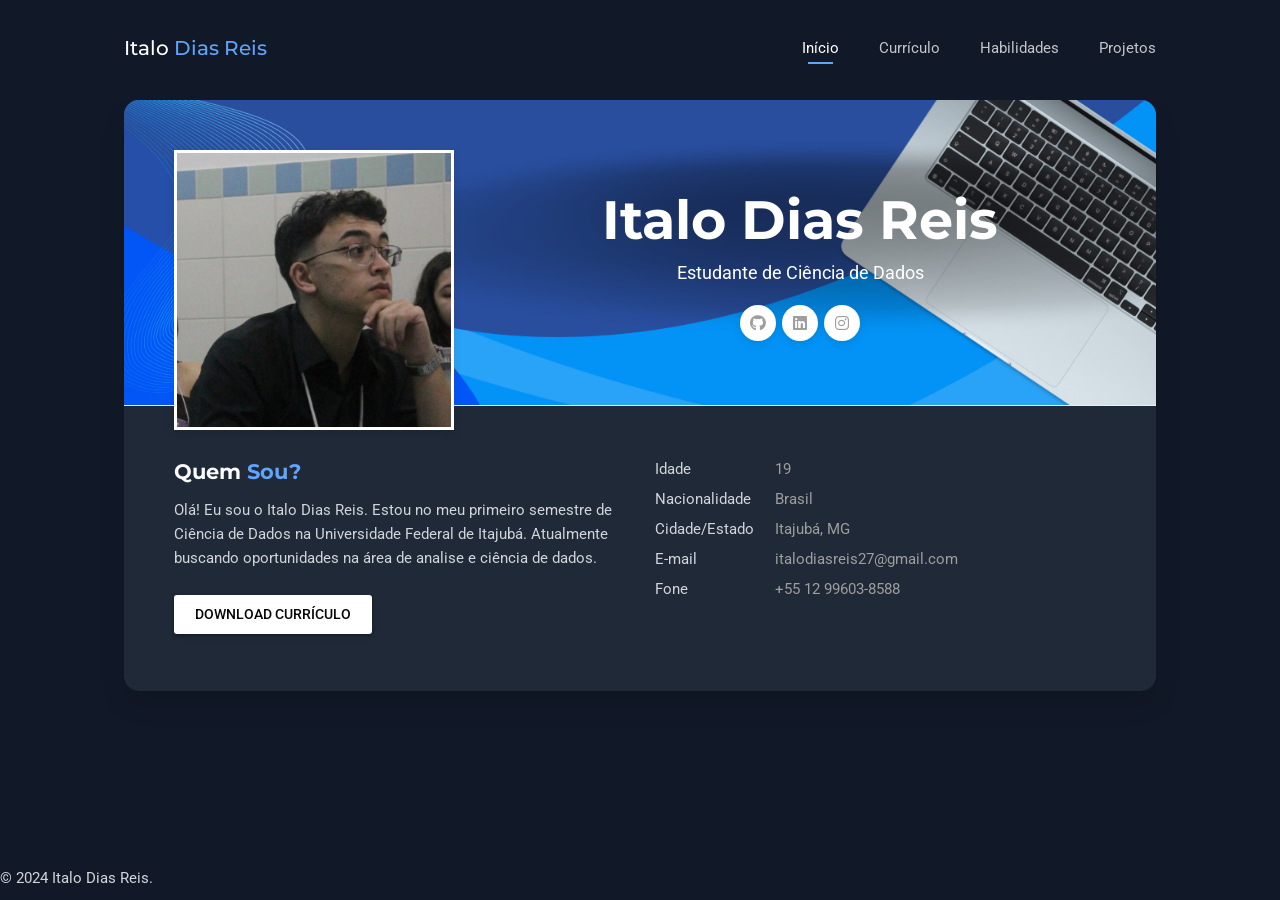
==== commit d9084e8d: "Projeto semana 2 finalizado" ====
--- a/index.html
+++ b/index.html
@@ -481,7 +481,24 @@
 
       </div>
       <!-- /Projeto Grid -->
-
+      <!-- Modal UNIFEI -->
+      <div id="modal-unifei" class="modal-unifei">
+  <div class="modal-unifei-content">
+
+    <span class="modal-fechar" onclick="fecharModalUnifei()">&times;</span>
+
+    <h3>Contato Acadêmico</h3>
+
+    <p>
+      Para fins acadêmicos, entre em contato pelo meu e-mail institucional:
+    </p>
+
+    <a href="mailto:d2026004385@unifei.edu.br" class="email-academico">
+      d2026004385@unifei.edu.br
+    </a>
+
+  </div>
+</div>
     </div>
 
   </div>
@@ -496,7 +513,9 @@
       <!-- /Main Content -->
     </div>
     <footer>
-      <div class="copyrights">&copy; Geek University</div>
+      <div class="footer-content">
+        <p>&copy; 2024 Italo Dias Reis.</p>
+      </div>
     </footer>
     <script type="text/javascript" src="js/bootstrap.min.js"></script>
     <script type="text/javascript" src="js/pages-switcher.js"></script>
@@ -509,5 +528,22 @@
     <script type="text/javascript" src="js/jquery.hoverdir.js"></script>
     <script type="text/javascript" src="js/jquery.googlemap.js"></script>
     <script type="text/javascript" src="js/main.js"></script>
+    <script>
+  function abrirModalUnifei() {
+    document.getElementById("modal-unifei").style.display = "block";
+  }
+
+  function fecharModalUnifei() {
+    document.getElementById("modal-unifei").style.display = "none";
+  }
+
+  window.onclick = function(event) {
+    var modal = document.getElementById("modal-unifei");
+
+    if (event.target == modal) {
+      modal.style.display = "none";
+    }
+  }
+</script>
   </body>
 </html>
--- a/css/main-green.css
+++ b/css/main-green.css
@@ -330,7 +330,7 @@
 .btn-primary:focus,
 button, input[type="button"], input[type="submit"] {
   background-color: #294e9e;
-  color: #fff;
+  color: #ffffff;
   border: 0;
   box-shadow: 0 1px 1px rgba(0,0,0,0.1), 0 2px 4px rgba(0,0,0,0.3);
 }
@@ -343,8 +343,8 @@
 .btn-secondary,
 .btn-secondary:hover,
 .btn-secondary:focus {
-  background-color: #fff;
-  color: #212121;
+  background-color: #ffffff;
+  color: #070707;
   box-shadow: 0 1px 1px rgba(0,0,0,0.1), 0 2px 4px rgba(0,0,0,0.3);
 }
 
@@ -2654,3 +2654,166 @@
     font-size: 16px;
   }
 }
+/* =======================================
+AJUSTE GERAL DE CORES - DARK MODERNO
+======================================= */
+
+/* Fundo externo do site */
+body {
+  background-color: #111827;
+  background-image: none;
+}
+
+/* Caixa principal das páginas */
+.pt-page .section-inner {
+  background-color: #1f2937;
+}
+
+/* Conteúdo interno das páginas */
+.custom-page-content .page-content {
+  background-color: #1f2937;
+}
+
+/* Cabeçalhos das páginas */
+.custom-page-content .page-header.color-1 {
+  background-color: #294e9e;
+  background-image: none;
+}
+
+/* Títulos principais */
+.custom-page-content .page-header h2 {
+  color: #ffffff;
+}
+
+/* Títulos internos */
+h1, h2, h3, h4, h5, h6,
+.block-title h3 {
+  color: #f9fafb;
+}
+
+/* Textos gerais */
+p,
+.info-list li,
+.timeline-item,
+.contact-info-block,
+.modal-unifei-content p {
+  color: #d1d5db;
+}
+
+/* Destaques azuis */
+.block-title h3 span,
+.site-title span,
+.timeline-item .item-period,
+.fun-fact-block .fun-value,
+.contact-info-block i,
+.email-academico {
+  color: #60a5fa;
+}
+
+/* Cards gerais */
+.timeline-item,
+.blog-card,
+.fun-fact-block,
+.lm-pricing .lm-package,
+.service-image {
+  background-color: #273449;
+  color: #d1d5db;
+}
+
+/* Cards dos projetos */
+.projeto-grid .item {
+  background-color: #273449;
+  box-shadow: 0 6px 20px rgba(0, 0, 0, 0.35);
+}
+
+/* Nome dos projetos */
+.projeto-grid .item .projeto-nome {
+  color: #f9fafb;
+}
+
+/* Overlay dos projetos */
+.projeto-grid .item .projeto-overlay {
+  background: rgba(41, 78, 158, 0.92);
+  color: #ffffff;
+}
+
+/* Modal UNIFEI */
+.modal-unifei {
+  background-color: rgba(0, 0, 0, 0.70);
+}
+
+.modal-unifei-content {
+  background-color: #1f2937;
+  color: #d1d5db;
+}
+
+.modal-unifei-content h3 {
+  color: #ffffff;
+}
+
+.modal-fechar {
+  color: #ffffff;
+}
+
+.modal-fechar:hover {
+  color: #60a5fa;
+}
+
+/* Inputs e formulários */
+.form-control,
+.form-control:focus {
+  color: #f9fafb;
+  border-bottom-color: #4b5563;
+}
+
+.form-group label {
+  color: #d1d5db;
+}
+
+/* Barras de skill */
+.skill-container {
+  background-color: #374151;
+  border-color: #4b5563;
+}
+
+.skill-percentage {
+  background-color: #60a5fa;
+}
+/* =======================================
+HEADER / MENU - CORES NO DARK MODE
+======================================= */
+
+/* Fundo do header */
+.header,
+.header.sticked {
+  background-color: #111827;
+}
+
+/* Nome "Italo" */
+.site-title {
+  color: #ffffff;
+}
+
+/* Sobrenome azul "Dias Reis" */
+.site-title span {
+  color: #60a5fa;
+}
+
+/* Links do menu: Início, Currículo, Habilidades, Projetos */
+.site-main-menu li a,
+.site-main-menu li a:hover {
+  color: #ffffff;
+  opacity: 0.75;
+}
+
+/* Link ativo e hover */
+.site-main-menu li.active a,
+.site-main-menu li a:hover {
+  color: #ffffff;
+  opacity: 1;
+}
+
+/* Risquinho embaixo do menu ativo */
+.site-main-menu li a:after {
+  background-color: #60a5fa;
+}
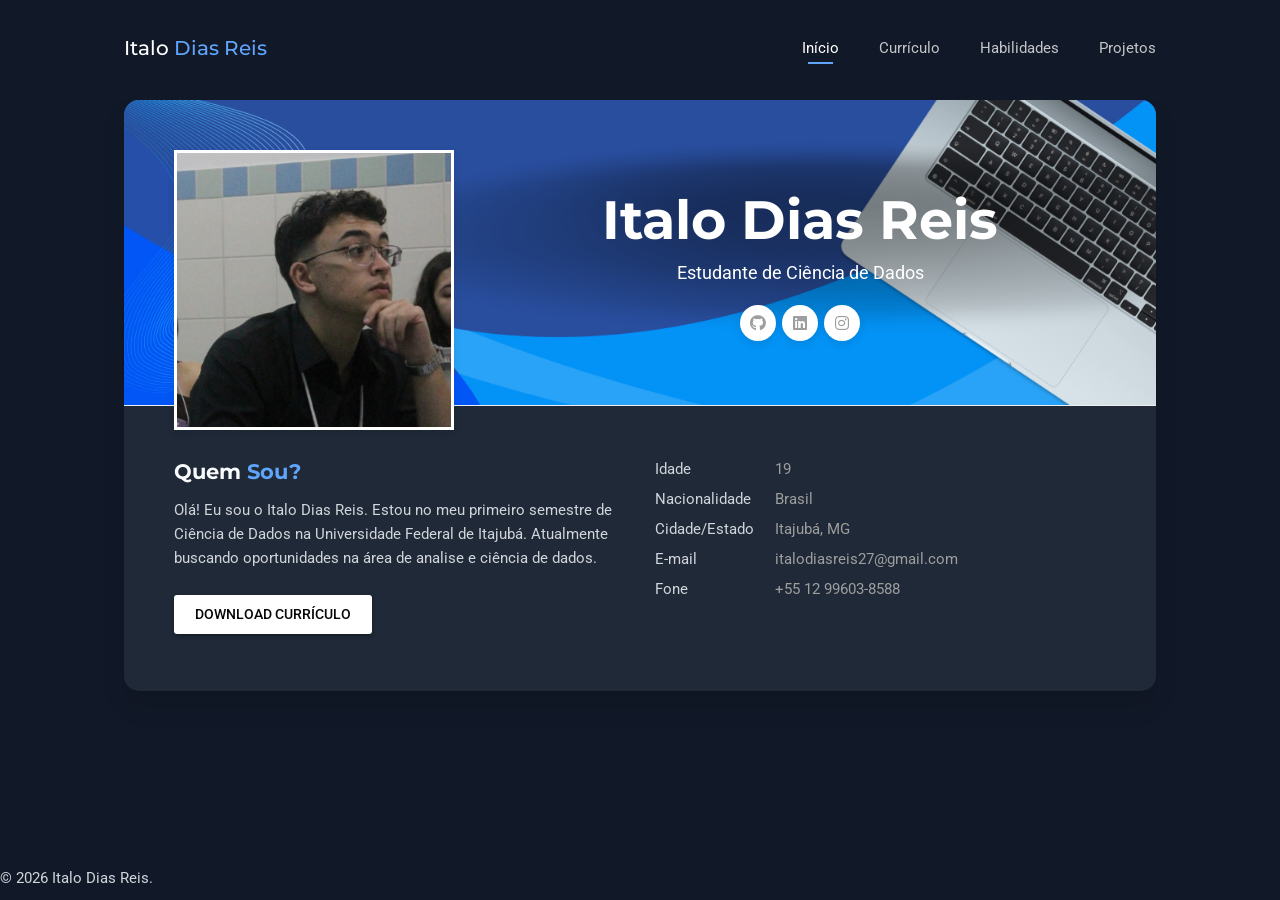
==== commit a0ab24ef: "Ultimo commit do projeto" ====
--- a/index.html
+++ b/index.html
@@ -514,7 +514,7 @@
     </div>
     <footer>
       <div class="footer-content">
-        <p>&copy; 2024 Italo Dias Reis.</p>
+        <p>&copy; 2026 Italo Dias Reis.</p>
       </div>
     </footer>
     <script type="text/javascript" src="js/bootstrap.min.js"></script>
